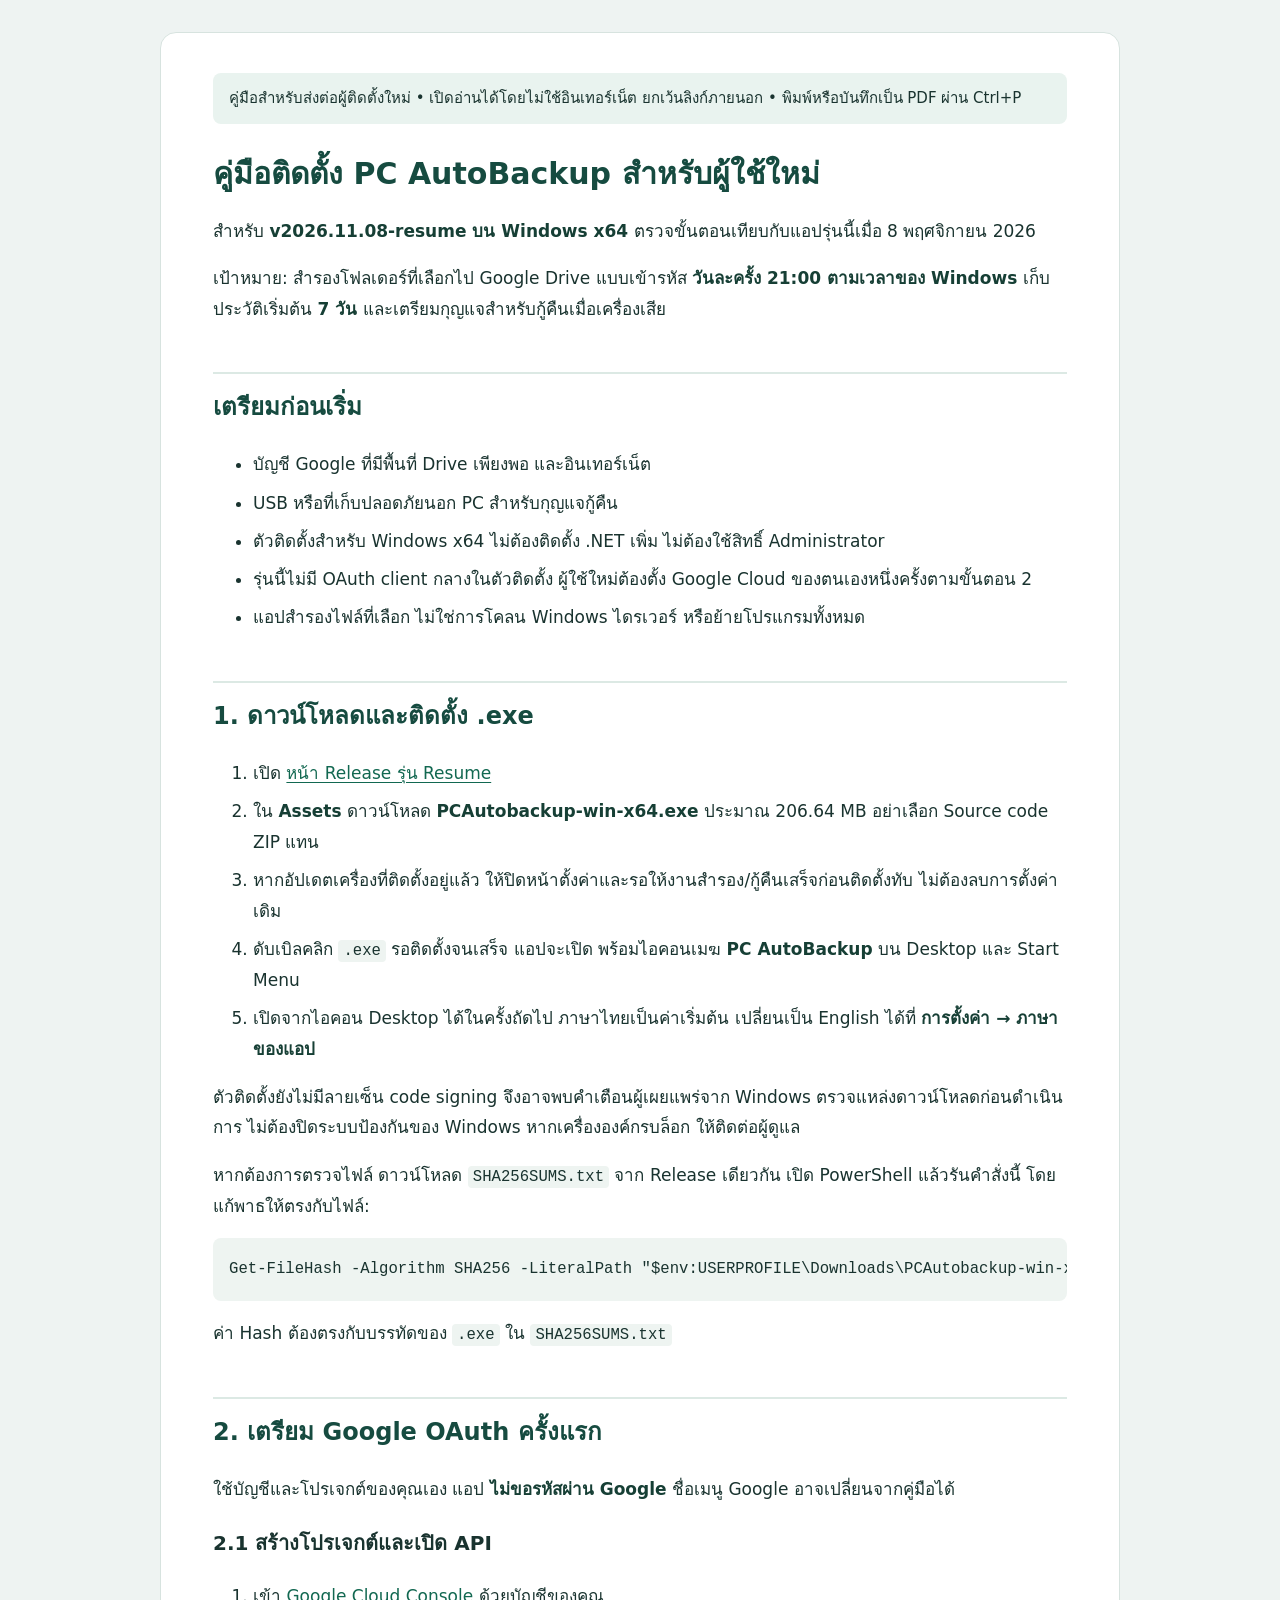
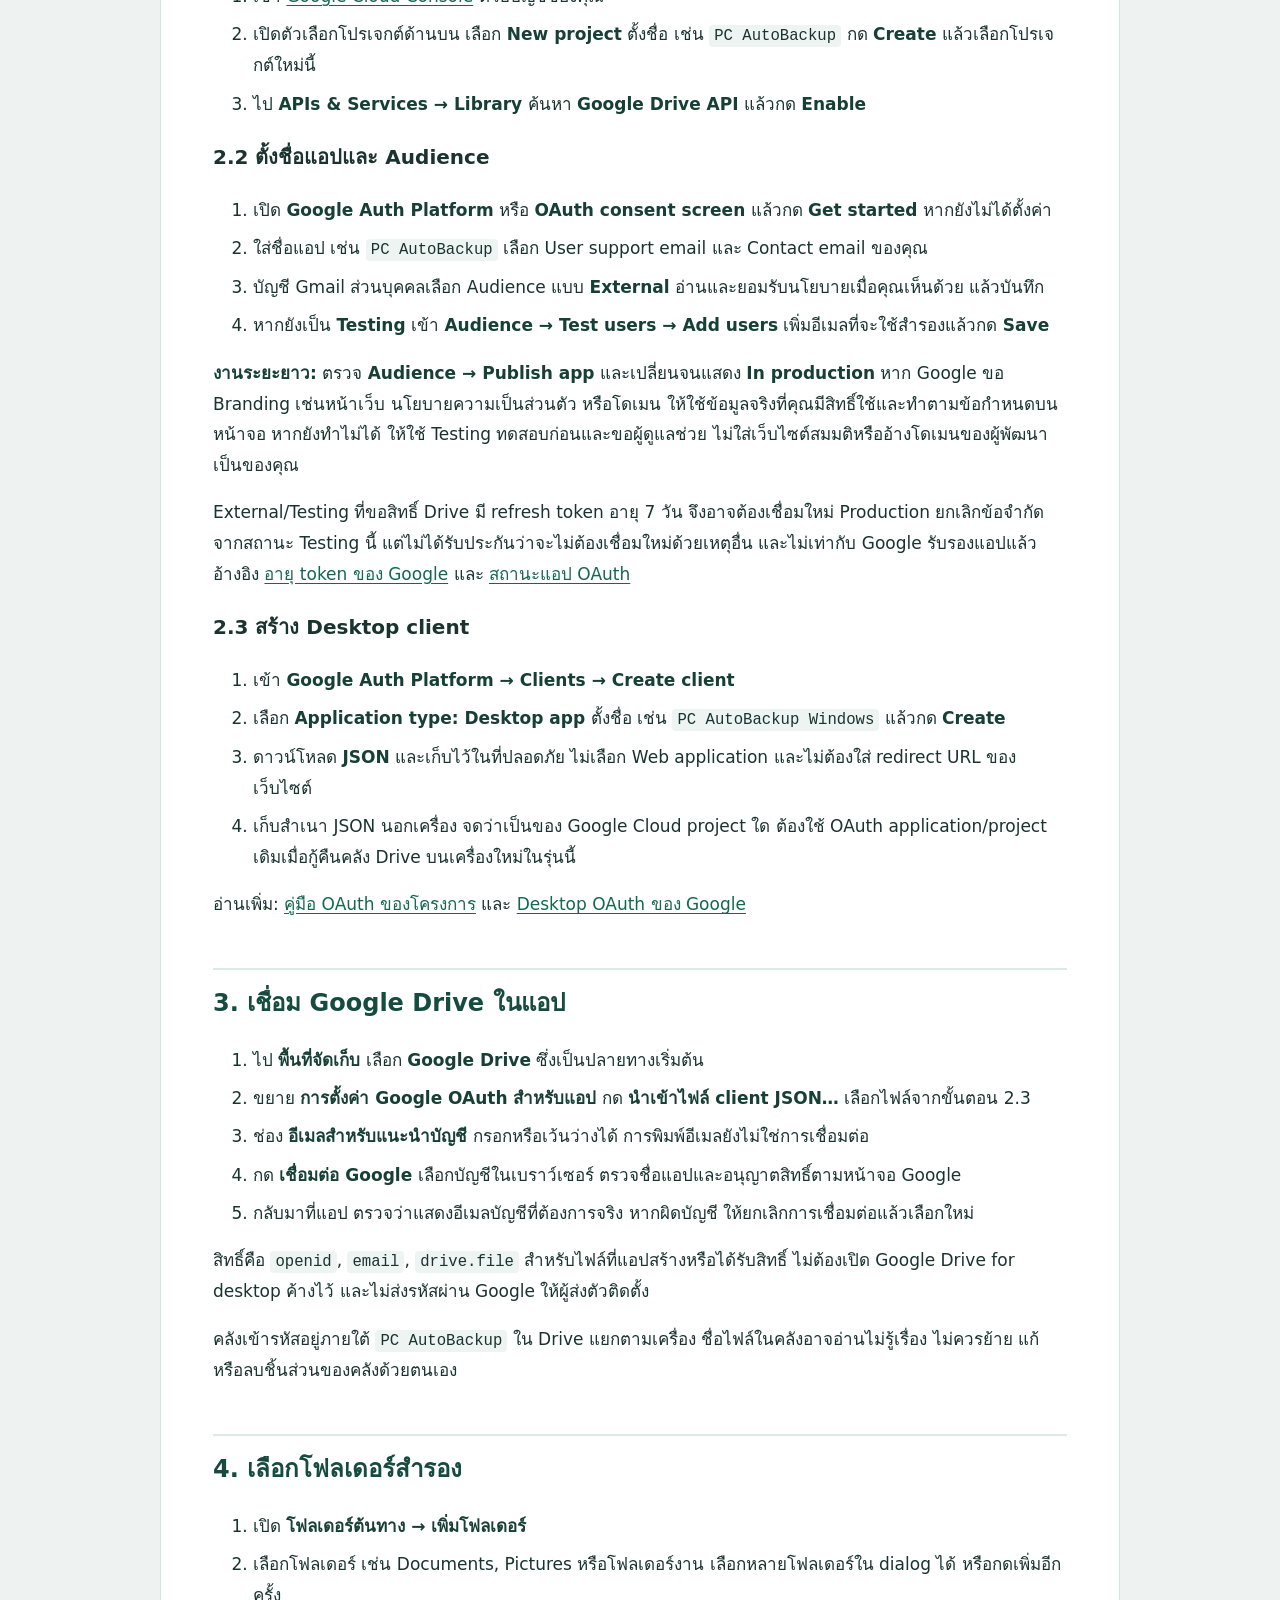
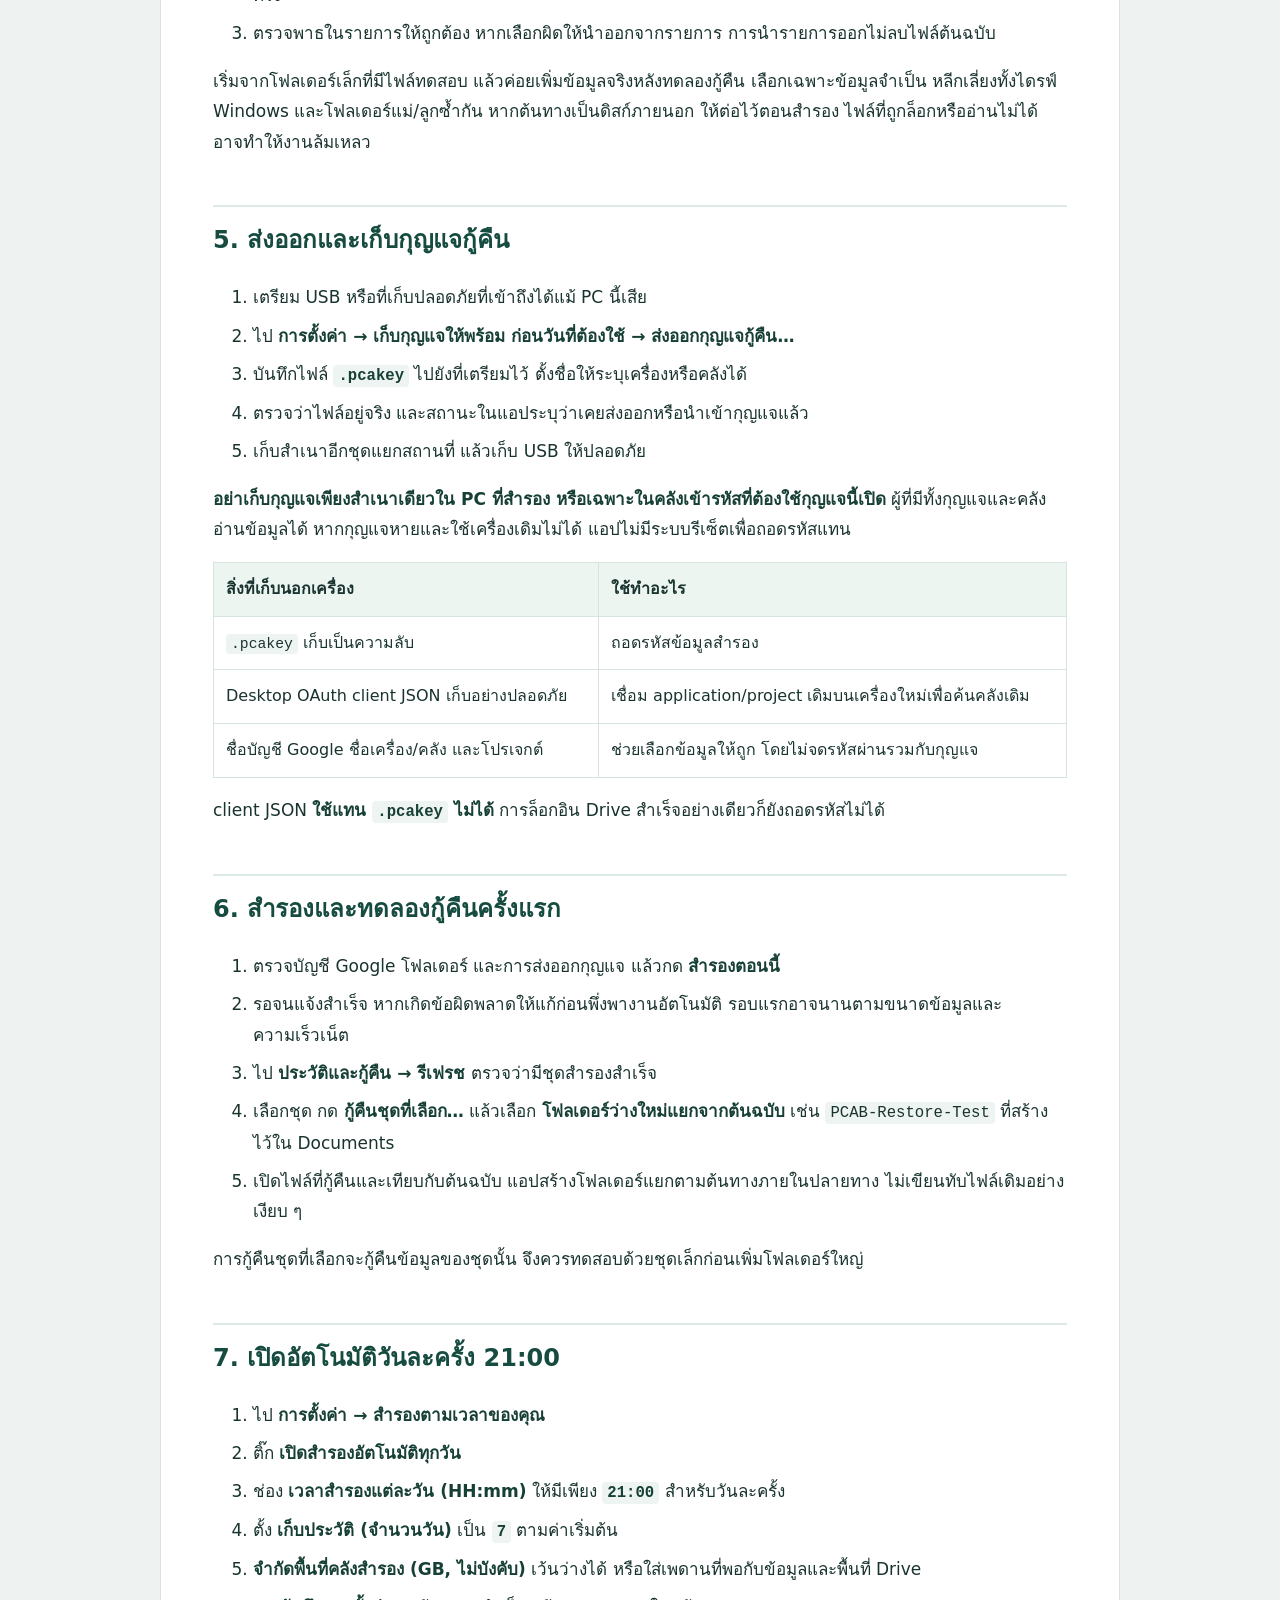
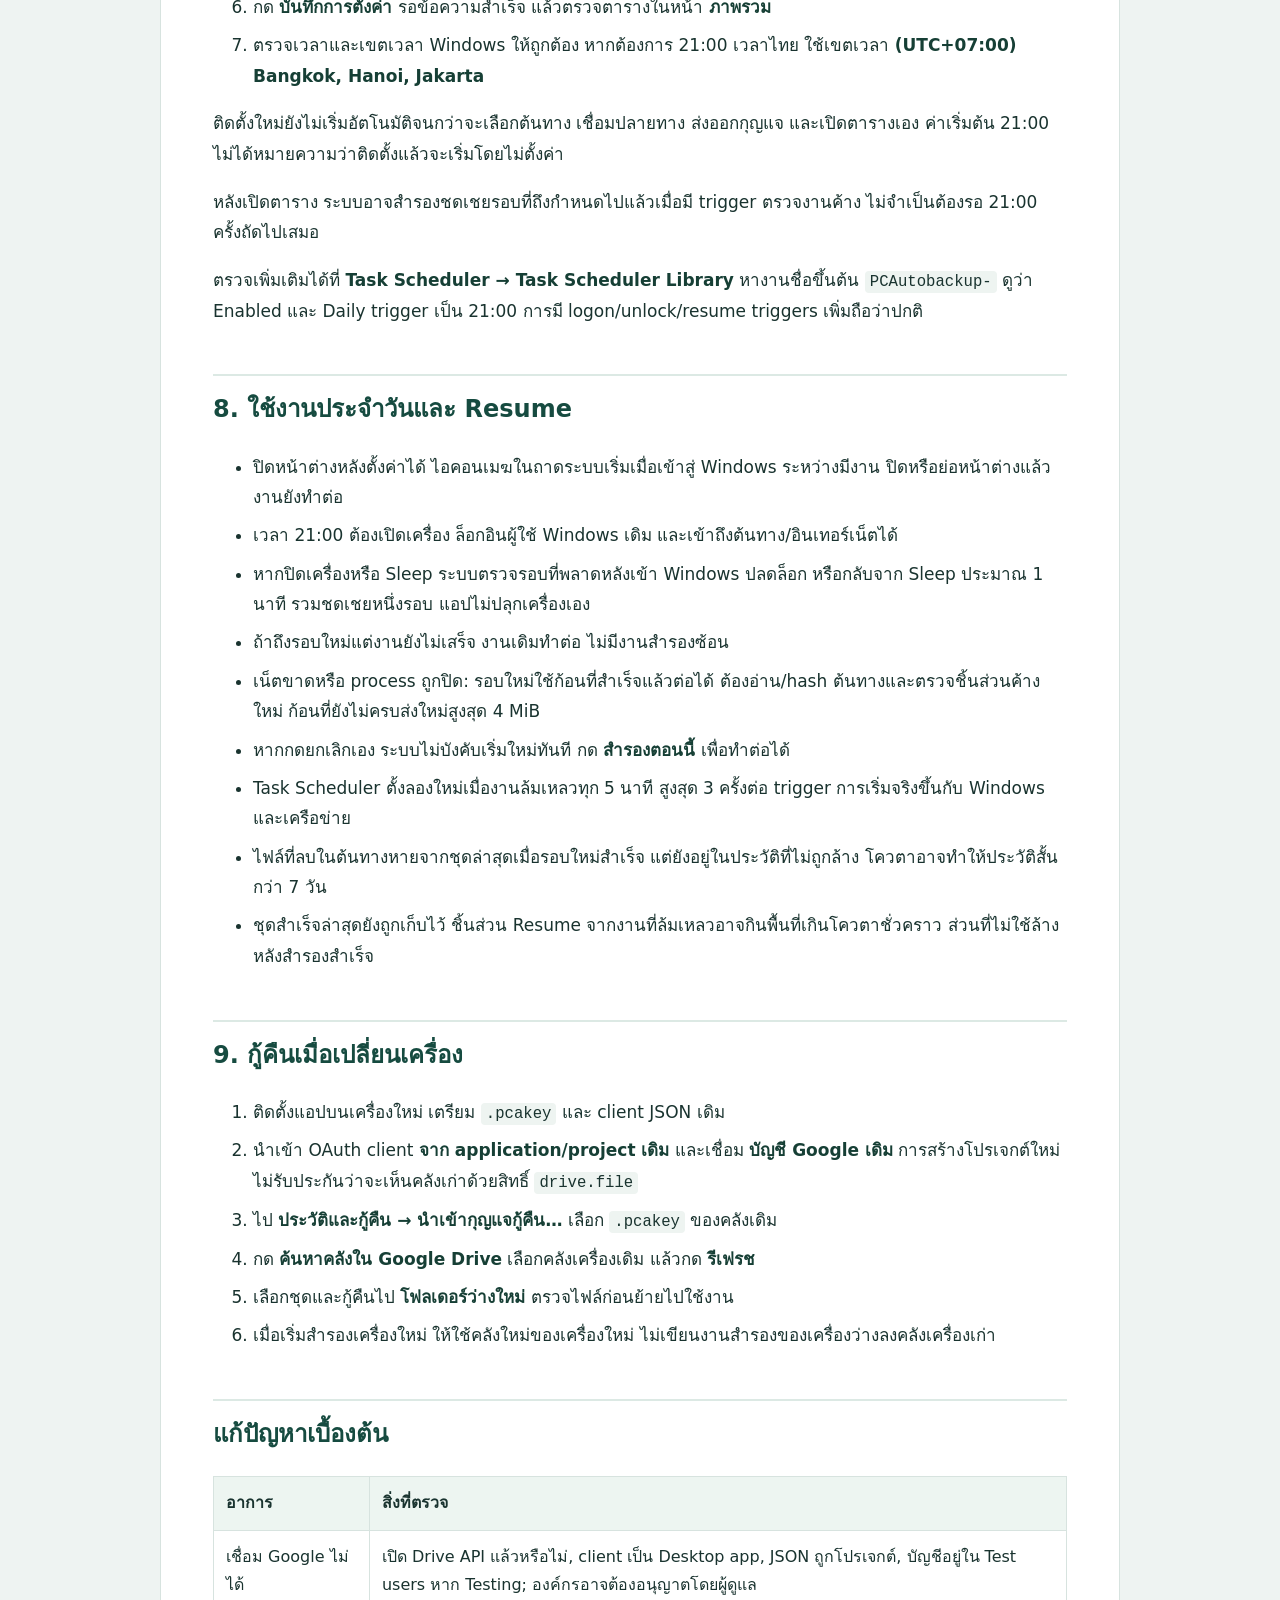
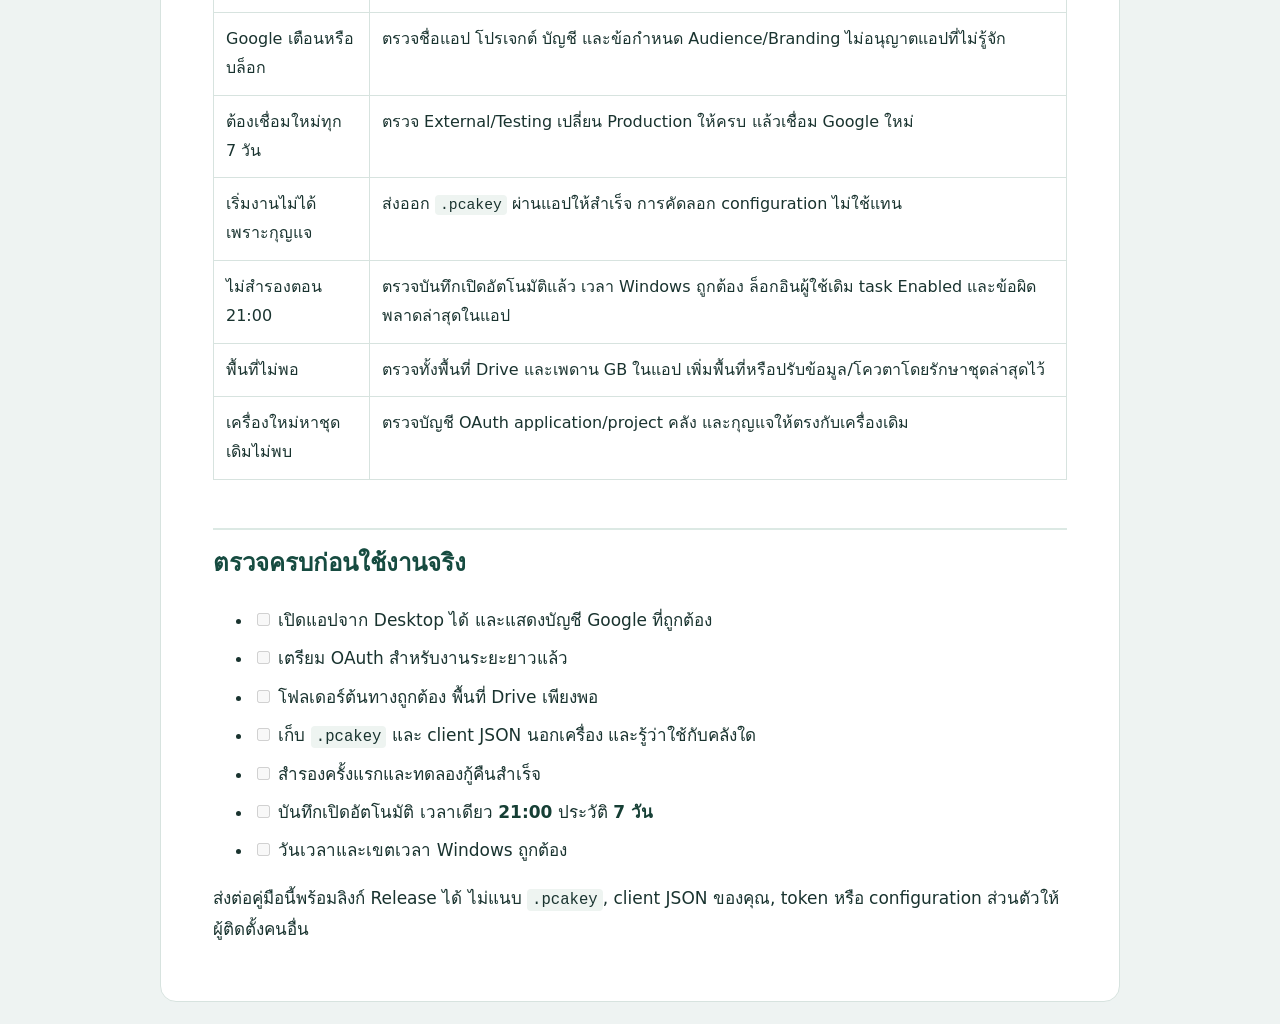
==== docs/installation-guide-th.html @ 7ef128ab "Add Thai installation and recovery-key guide for new users" ====
<!doctype html>
<html lang="th"><head><meta charset="utf-8"><meta name="viewport" content="width=device-width,initial-scale=1"><title>คู่มือติดตั้ง PC AutoBackup — สำรองทุกวัน 21:00</title>
<style>
:root{color-scheme:light}*{box-sizing:border-box}body{margin:0;background:#eef3f2;color:#19332f;font:17px/1.8 "Leelawadee UI",Tahoma,system-ui,sans-serif}main{max-width:960px;margin:32px auto;padding:40px 52px;background:white;border:1px solid #d7e3df;border-radius:16px}h1{font-size:30px;line-height:1.45;color:#164b40;margin-top:0}h2{margin-top:2em;padding-top:.5em;border-top:2px solid #dce9e4;font-size:24px;color:#164b40}h3{font-size:20px}a{color:#126851;text-underline-offset:3px;overflow-wrap:anywhere}p,li{overflow-wrap:anywhere}li{margin:.45em 0}strong{color:#163f35}code{font-size:.92em;background:#eef4f1;padding:2px 5px;border-radius:4px}pre{padding:16px;background:#eef4f1;overflow:auto;border-radius:8px}pre code{padding:0}table{width:100%;border-collapse:collapse;font-size:16px}th,td{padding:12px;border:1px solid #d7e3df;text-align:left;vertical-align:top}th{background:#edf5f1}input{accent-color:#126851}.banner{padding:12px 16px;margin-bottom:28px;background:#e9f3ef;border-radius:8px;font-size:15px}@media(max-width:640px){main{margin:0;padding:24px 18px;border-radius:0}h1{font-size:26px}h2{font-size:22px}table{font-size:14px}th,td{padding:7px}}@media print{body{background:white;color:black;font-size:11pt}main{max-width:none;margin:0;padding:0;border:0;border-radius:0}h2,h3{break-after:avoid}li,tr,pre{break-inside:avoid}a{color:#164b40}pre{white-space:pre-wrap}table{font-size:10pt}.banner{font-size:10pt} @page{size:A4;margin:18mm}}
</style></head><body><main><div class="banner">คู่มือสำหรับส่งต่อผู้ติดตั้งใหม่ • เปิดอ่านได้โดยไม่ใช้อินเทอร์เน็ต ยกเว้นลิงก์ภายนอก • พิมพ์หรือบันทึกเป็น PDF ผ่าน Ctrl+P</div>
<h1 id="pc-autobackup">คู่มือติดตั้ง PC AutoBackup สำหรับผู้ใช้ใหม่</h1>
<p>สำหรับ <strong>v2026.11.08-resume บน Windows x64</strong> ตรวจขั้นตอนเทียบกับแอปรุ่นนี้เมื่อ 8 พฤศจิกายน 2026</p>
<p>เป้าหมาย: สำรองโฟลเดอร์ที่เลือกไป Google Drive แบบเข้ารหัส <strong>วันละครั้ง 21:00 ตามเวลาของ Windows</strong> เก็บประวัติเริ่มต้น <strong>7 วัน</strong> และเตรียมกุญแจสำหรับกู้คืนเมื่อเครื่องเสีย</p>
<h2 id="section">เตรียมก่อนเริ่ม</h2>
<ul>
<li>บัญชี Google ที่มีพื้นที่ Drive เพียงพอ และอินเทอร์เน็ต</li>
<li>USB หรือที่เก็บปลอดภัยนอก PC สำหรับกุญแจกู้คืน</li>
<li>ตัวติดตั้งสำหรับ Windows x64 ไม่ต้องติดตั้ง .NET เพิ่ม ไม่ต้องใช้สิทธิ์ Administrator</li>
<li>รุ่นนี้ไม่มี OAuth client กลางในตัวติดตั้ง ผู้ใช้ใหม่ต้องตั้ง Google Cloud ของตนเองหนึ่งครั้งตามขั้นตอน 2</li>
<li>แอปสำรองไฟล์ที่เลือก ไม่ใช่การโคลน Windows ไดรเวอร์ หรือย้ายโปรแกรมทั้งหมด</li>
</ul>
<h2 id="exe">1. ดาวน์โหลดและติดตั้ง .exe</h2>
<ol>
<li>เปิด <a href="https://github.com/sanchatmd-dev/PCAutobackup/releases/tag/v2026.11.08-resume">หน้า Release รุ่น Resume</a></li>
<li>ใน <strong>Assets</strong> ดาวน์โหลด <strong>PCAutobackup-win-x64.exe</strong> ประมาณ 206.64 MB อย่าเลือก Source code ZIP แทน</li>
<li>หากอัปเดตเครื่องที่ติดตั้งอยู่แล้ว ให้ปิดหน้าตั้งค่าและรอให้งานสำรอง/กู้คืนเสร็จก่อนติดตั้งทับ ไม่ต้องลบการตั้งค่าเดิม</li>
<li>ดับเบิลคลิก <code>.exe</code> รอติดตั้งจนเสร็จ แอปจะเปิด พร้อมไอคอนเมฆ <strong>PC AutoBackup</strong> บน Desktop และ Start Menu</li>
<li>เปิดจากไอคอน Desktop ได้ในครั้งถัดไป ภาษาไทยเป็นค่าเริ่มต้น เปลี่ยนเป็น English ได้ที่ <strong>การตั้งค่า → ภาษาของแอป</strong></li>
</ol>
<p>ตัวติดตั้งยังไม่มีลายเซ็น code signing จึงอาจพบคำเตือนผู้เผยแพร่จาก Windows ตรวจแหล่งดาวน์โหลดก่อนดำเนินการ ไม่ต้องปิดระบบป้องกันของ Windows หากเครื่ององค์กรบล็อก ให้ติดต่อผู้ดูแล</p>
<p>หากต้องการตรวจไฟล์ ดาวน์โหลด <code>SHA256SUMS.txt</code> จาก Release เดียวกัน เปิด PowerShell แล้วรันคำสั่งนี้ โดยแก้พาธให้ตรงกับไฟล์:</p>
<pre><code class="language-powershell">Get-FileHash -Algorithm SHA256 -LiteralPath &quot;$env:USERPROFILE\Downloads\PCAutobackup-win-x64.exe&quot;
</code></pre>
<p>ค่า Hash ต้องตรงกับบรรทัดของ <code>.exe</code> ใน <code>SHA256SUMS.txt</code></p>
<h2 id="google-oauth">2. เตรียม Google OAuth ครั้งแรก</h2>
<p>ใช้บัญชีและโปรเจกต์ของคุณเอง แอป <strong>ไม่ขอรหัสผ่าน Google</strong> ชื่อเมนู Google อาจเปลี่ยนจากคู่มือได้</p>
<h3 id="api">2.1 สร้างโปรเจกต์และเปิด API</h3>
<ol>
<li>เข้า <a href="https://console.cloud.google.com/">Google Cloud Console</a> ด้วยบัญชีของคุณ</li>
<li>เปิดตัวเลือกโปรเจกต์ด้านบน เลือก <strong>New project</strong> ตั้งชื่อ เช่น <code>PC AutoBackup</code> กด <strong>Create</strong> แล้วเลือกโปรเจกต์ใหม่นี้</li>
<li>ไป <strong>APIs &amp; Services → Library</strong> ค้นหา <strong>Google Drive API</strong> แล้วกด <strong>Enable</strong></li>
</ol>
<h3 id="audience">2.2 ตั้งชื่อแอปและ Audience</h3>
<ol>
<li>เปิด <strong>Google Auth Platform</strong> หรือ <strong>OAuth consent screen</strong> แล้วกด <strong>Get started</strong> หากยังไม่ได้ตั้งค่า</li>
<li>ใส่ชื่อแอป เช่น <code>PC AutoBackup</code> เลือก User support email และ Contact email ของคุณ</li>
<li>บัญชี Gmail ส่วนบุคคลเลือก Audience แบบ <strong>External</strong> อ่านและยอมรับนโยบายเมื่อคุณเห็นด้วย แล้วบันทึก</li>
<li>หากยังเป็น <strong>Testing</strong> เข้า <strong>Audience → Test users → Add users</strong> เพิ่มอีเมลที่จะใช้สำรองแล้วกด <strong>Save</strong></li>
</ol>
<p><strong>งานระยะยาว:</strong> ตรวจ <strong>Audience → Publish app</strong> และเปลี่ยนจนแสดง <strong>In production</strong> หาก Google ขอ Branding เช่นหน้าเว็บ นโยบายความเป็นส่วนตัว หรือโดเมน ให้ใช้ข้อมูลจริงที่คุณมีสิทธิ์ใช้และทำตามข้อกำหนดบนหน้าจอ หากยังทำไม่ได้ ให้ใช้ Testing ทดสอบก่อนและขอผู้ดูแลช่วย ไม่ใส่เว็บไซต์สมมติหรืออ้างโดเมนของผู้พัฒนาเป็นของคุณ</p>
<p>External/Testing ที่ขอสิทธิ์ Drive มี refresh token อายุ 7 วัน จึงอาจต้องเชื่อมใหม่ Production ยกเลิกข้อจำกัดจากสถานะ Testing นี้ แต่ไม่ได้รับประกันว่าจะไม่ต้องเชื่อมใหม่ด้วยเหตุอื่น และไม่เท่ากับ Google รับรองแอปแล้ว อ้างอิง <a href="https://developers.google.com/identity/protocols/oauth2#expiration">อายุ token ของ Google</a> และ <a href="https://developers.google.com/identity/protocols/oauth2/production-readiness/overview">สถานะแอป OAuth</a></p>
<h3 id="desktop-client">2.3 สร้าง Desktop client</h3>
<ol>
<li>เข้า <strong>Google Auth Platform → Clients → Create client</strong></li>
<li>เลือก <strong>Application type: Desktop app</strong> ตั้งชื่อ เช่น <code>PC AutoBackup Windows</code> แล้วกด <strong>Create</strong></li>
<li>ดาวน์โหลด <strong>JSON</strong> และเก็บไว้ในที่ปลอดภัย ไม่เลือก Web application และไม่ต้องใส่ redirect URL ของเว็บไซต์</li>
<li>เก็บสำเนา JSON นอกเครื่อง จดว่าเป็นของ Google Cloud project ใด ต้องใช้ OAuth application/project เดิมเมื่อกู้คืนคลัง Drive บนเครื่องใหม่ในรุ่นนี้</li>
</ol>
<p>อ่านเพิ่ม: <a href="https://github.com/sanchatmd-dev/PCAutobackup/blob/main/docs/google-setup.md">คู่มือ OAuth ของโครงการ</a> และ <a href="https://developers.google.com/identity/protocols/oauth2/native-app">Desktop OAuth ของ Google</a></p>
<h2 id="google-drive">3. เชื่อม Google Drive ในแอป</h2>
<ol>
<li>ไป <strong>พื้นที่จัดเก็บ</strong> เลือก <strong>Google Drive</strong> ซึ่งเป็นปลายทางเริ่มต้น</li>
<li>ขยาย <strong>การตั้งค่า Google OAuth สำหรับแอป</strong> กด <strong>นำเข้าไฟล์ client JSON…</strong> เลือกไฟล์จากขั้นตอน 2.3</li>
<li>ช่อง <strong>อีเมลสำหรับแนะนำบัญชี</strong> กรอกหรือเว้นว่างได้ การพิมพ์อีเมลยังไม่ใช่การเชื่อมต่อ</li>
<li>กด <strong>เชื่อมต่อ Google</strong> เลือกบัญชีในเบราว์เซอร์ ตรวจชื่อแอปและอนุญาตสิทธิ์ตามหน้าจอ Google</li>
<li>กลับมาที่แอป ตรวจว่าแสดงอีเมลบัญชีที่ต้องการจริง หากผิดบัญชี ให้ยกเลิกการเชื่อมต่อแล้วเลือกใหม่</li>
</ol>
<p>สิทธิ์คือ <code>openid</code>, <code>email</code>, <code>drive.file</code> สำหรับไฟล์ที่แอปสร้างหรือได้รับสิทธิ์ ไม่ต้องเปิด Google Drive for desktop ค้างไว้ และไม่ส่งรหัสผ่าน Google ให้ผู้ส่งตัวติดตั้ง</p>
<p>คลังเข้ารหัสอยู่ภายใต้ <code>PC AutoBackup</code> ใน Drive แยกตามเครื่อง ชื่อไฟล์ในคลังอาจอ่านไม่รู้เรื่อง ไม่ควรย้าย แก้ หรือลบชิ้นส่วนของคลังด้วยตนเอง</p>
<h2 id="section-1">4. เลือกโฟลเดอร์สำรอง</h2>
<ol>
<li>เปิด <strong>โฟลเดอร์ต้นทาง → เพิ่มโฟลเดอร์</strong></li>
<li>เลือกโฟลเดอร์ เช่น Documents, Pictures หรือโฟลเดอร์งาน เลือกหลายโฟลเดอร์ใน dialog ได้ หรือกดเพิ่มอีกครั้ง</li>
<li>ตรวจพาธในรายการให้ถูกต้อง หากเลือกผิดให้นำออกจากรายการ การนำรายการออกไม่ลบไฟล์ต้นฉบับ</li>
</ol>
<p>เริ่มจากโฟลเดอร์เล็กที่มีไฟล์ทดสอบ แล้วค่อยเพิ่มข้อมูลจริงหลังทดลองกู้คืน เลือกเฉพาะข้อมูลจำเป็น หลีกเลี่ยงทั้งไดรฟ์ Windows และโฟลเดอร์แม่/ลูกซ้ำกัน หากต้นทางเป็นดิสก์ภายนอก ให้ต่อไว้ตอนสำรอง ไฟล์ที่ถูกล็อกหรืออ่านไม่ได้อาจทำให้งานล้มเหลว</p>
<h2 id="section-2">5. ส่งออกและเก็บกุญแจกู้คืน</h2>
<ol>
<li>เตรียม USB หรือที่เก็บปลอดภัยที่เข้าถึงได้แม้ PC นี้เสีย</li>
<li>ไป <strong>การตั้งค่า → เก็บกุญแจให้พร้อม ก่อนวันที่ต้องใช้ → ส่งออกกุญแจกู้คืน…</strong></li>
<li>บันทึกไฟล์ <strong><code>.pcakey</code></strong> ไปยังที่เตรียมไว้ ตั้งชื่อให้ระบุเครื่องหรือคลังได้</li>
<li>ตรวจว่าไฟล์อยู่จริง และสถานะในแอประบุว่าเคยส่งออกหรือนำเข้ากุญแจแล้ว</li>
<li>เก็บสำเนาอีกชุดแยกสถานที่ แล้วเก็บ USB ให้ปลอดภัย</li>
</ol>
<p><strong>อย่าเก็บกุญแจเพียงสำเนาเดียวใน PC ที่สำรอง หรือเฉพาะในคลังเข้ารหัสที่ต้องใช้กุญแจนี้เปิด</strong> ผู้ที่มีทั้งกุญแจและคลังอ่านข้อมูลได้ หากกุญแจหายและใช้เครื่องเดิมไม่ได้ แอปไม่มีระบบรีเซ็ตเพื่อถอดรหัสแทน</p>
<table>
<thead>
<tr>
<th>สิ่งที่เก็บนอกเครื่อง</th>
<th>ใช้ทำอะไร</th>
</tr>
</thead>
<tbody>
<tr>
<td><code>.pcakey</code> เก็บเป็นความลับ</td>
<td>ถอดรหัสข้อมูลสำรอง</td>
</tr>
<tr>
<td>Desktop OAuth client JSON เก็บอย่างปลอดภัย</td>
<td>เชื่อม application/project เดิมบนเครื่องใหม่เพื่อค้นคลังเดิม</td>
</tr>
<tr>
<td>ชื่อบัญชี Google ชื่อเครื่อง/คลัง และโปรเจกต์</td>
<td>ช่วยเลือกข้อมูลให้ถูก โดยไม่จดรหัสผ่านรวมกับกุญแจ</td>
</tr>
</tbody>
</table>
<p>client JSON <strong>ใช้แทน <code>.pcakey</code> ไม่ได้</strong> การล็อกอิน Drive สำเร็จอย่างเดียวก็ยังถอดรหัสไม่ได้</p>
<h2 id="section-3">6. สำรองและทดลองกู้คืนครั้งแรก</h2>
<ol>
<li>ตรวจบัญชี Google โฟลเดอร์ และการส่งออกกุญแจ แล้วกด <strong>สำรองตอนนี้</strong></li>
<li>รอจนแจ้งสำเร็จ หากเกิดข้อผิดพลาดให้แก้ก่อนพึ่งพางานอัตโนมัติ รอบแรกอาจนานตามขนาดข้อมูลและความเร็วเน็ต</li>
<li>ไป <strong>ประวัติและกู้คืน → รีเฟรช</strong> ตรวจว่ามีชุดสำรองสำเร็จ</li>
<li>เลือกชุด กด <strong>กู้คืนชุดที่เลือก…</strong> แล้วเลือก <strong>โฟลเดอร์ว่างใหม่แยกจากต้นฉบับ</strong> เช่น <code>PCAB-Restore-Test</code> ที่สร้างไว้ใน Documents</li>
<li>เปิดไฟล์ที่กู้คืนและเทียบกับต้นฉบับ แอปสร้างโฟลเดอร์แยกตามต้นทางภายในปลายทาง ไม่เขียนทับไฟล์เดิมอย่างเงียบ ๆ</li>
</ol>
<p>การกู้คืนชุดที่เลือกจะกู้คืนข้อมูลของชุดนั้น จึงควรทดสอบด้วยชุดเล็กก่อนเพิ่มโฟลเดอร์ใหญ่</p>
<h2 id="section-4">7. เปิดอัตโนมัติวันละครั้ง 21:00</h2>
<ol>
<li>ไป <strong>การตั้งค่า → สำรองตามเวลาของคุณ</strong></li>
<li>ติ๊ก <strong>เปิดสำรองอัตโนมัติทุกวัน</strong></li>
<li>ช่อง <strong>เวลาสำรองแต่ละวัน (HH:mm)</strong> ให้มีเพียง <strong><code>21:00</code></strong> สำหรับวันละครั้ง</li>
<li>ตั้ง <strong>เก็บประวัติ (จำนวนวัน)</strong> เป็น <strong><code>7</code></strong> ตามค่าเริ่มต้น</li>
<li><strong>จำกัดพื้นที่คลังสำรอง (GB, ไม่บังคับ)</strong> เว้นว่างได้ หรือใส่เพดานที่พอกับข้อมูลและพื้นที่ Drive</li>
<li>กด <strong>บันทึกการตั้งค่า</strong> รอข้อความสำเร็จ แล้วตรวจตารางในหน้า <strong>ภาพรวม</strong></li>
<li>ตรวจเวลาและเขตเวลา Windows ให้ถูกต้อง หากต้องการ 21:00 เวลาไทย ใช้เขตเวลา <strong>(UTC+07:00) Bangkok, Hanoi, Jakarta</strong></li>
</ol>
<p>ติดตั้งใหม่ยังไม่เริ่มอัตโนมัติจนกว่าจะเลือกต้นทาง เชื่อมปลายทาง ส่งออกกุญแจ และเปิดตารางเอง ค่าเริ่มต้น 21:00 ไม่ได้หมายความว่าติดตั้งแล้วจะเริ่มโดยไม่ตั้งค่า</p>
<p>หลังเปิดตาราง ระบบอาจสำรองชดเชยรอบที่ถึงกำหนดไปแล้วเมื่อมี trigger ตรวจงานค้าง ไม่จำเป็นต้องรอ 21:00 ครั้งถัดไปเสมอ</p>
<p>ตรวจเพิ่มเติมได้ที่ <strong>Task Scheduler → Task Scheduler Library</strong> หางานชื่อขึ้นต้น <code>PCAutobackup-</code> ดูว่า Enabled และ Daily trigger เป็น 21:00 การมี logon/unlock/resume triggers เพิ่มถือว่าปกติ</p>
<h2 id="resume">8. ใช้งานประจำวันและ Resume</h2>
<ul>
<li>ปิดหน้าต่างหลังตั้งค่าได้ ไอคอนเมฆในถาดระบบเริ่มเมื่อเข้าสู่ Windows ระหว่างมีงาน ปิดหรือย่อหน้าต่างแล้วงานยังทำต่อ</li>
<li>เวลา 21:00 ต้องเปิดเครื่อง ล็อกอินผู้ใช้ Windows เดิม และเข้าถึงต้นทาง/อินเทอร์เน็ตได้</li>
<li>หากปิดเครื่องหรือ Sleep ระบบตรวจรอบที่พลาดหลังเข้า Windows ปลดล็อก หรือกลับจาก Sleep ประมาณ 1 นาที รวมชดเชยหนึ่งรอบ แอปไม่ปลุกเครื่องเอง</li>
<li>ถ้าถึงรอบใหม่แต่งานยังไม่เสร็จ งานเดิมทำต่อ ไม่มีงานสำรองซ้อน</li>
<li>เน็ตขาดหรือ process ถูกปิด: รอบใหม่ใช้ก้อนที่สำเร็จแล้วต่อได้ ต้องอ่าน/hash ต้นทางและตรวจชิ้นส่วนค้างใหม่ ก้อนที่ยังไม่ครบส่งใหม่สูงสุด 4 MiB</li>
<li>หากกดยกเลิกเอง ระบบไม่บังคับเริ่มใหม่ทันที กด <strong>สำรองตอนนี้</strong> เพื่อทำต่อได้</li>
<li>Task Scheduler ตั้งลองใหม่เมื่องานล้มเหลวทุก 5 นาที สูงสุด 3 ครั้งต่อ trigger การเริ่มจริงขึ้นกับ Windows และเครือข่าย</li>
<li>ไฟล์ที่ลบในต้นทางหายจากชุดล่าสุดเมื่อรอบใหม่สำเร็จ แต่ยังอยู่ในประวัติที่ไม่ถูกล้าง โควตาอาจทำให้ประวัติสั้นกว่า 7 วัน</li>
<li>ชุดสำเร็จล่าสุดยังถูกเก็บไว้ ชิ้นส่วน Resume จากงานที่ล้มเหลวอาจกินพื้นที่เกินโควตาชั่วคราว ส่วนที่ไม่ใช้ล้างหลังสำรองสำเร็จ</li>
</ul>
<h2 id="section-5">9. กู้คืนเมื่อเปลี่ยนเครื่อง</h2>
<ol>
<li>ติดตั้งแอปบนเครื่องใหม่ เตรียม <code>.pcakey</code> และ client JSON เดิม</li>
<li>นำเข้า OAuth client <strong>จาก application/project เดิม</strong> และเชื่อม <strong>บัญชี Google เดิม</strong> การสร้างโปรเจกต์ใหม่ไม่รับประกันว่าจะเห็นคลังเก่าด้วยสิทธิ์ <code>drive.file</code></li>
<li>ไป <strong>ประวัติและกู้คืน → นำเข้ากุญแจกู้คืน…</strong> เลือก <code>.pcakey</code> ของคลังเดิม</li>
<li>กด <strong>ค้นหาคลังใน Google Drive</strong> เลือกคลังเครื่องเดิม แล้วกด <strong>รีเฟรช</strong></li>
<li>เลือกชุดและกู้คืนไป <strong>โฟลเดอร์ว่างใหม่</strong> ตรวจไฟล์ก่อนย้ายไปใช้งาน</li>
<li>เมื่อเริ่มสำรองเครื่องใหม่ ให้ใช้คลังใหม่ของเครื่องใหม่ ไม่เขียนงานสำรองของเครื่องว่างลงคลังเครื่องเก่า</li>
</ol>
<h2 id="section-6">แก้ปัญหาเบื้องต้น</h2>
<table>
<thead>
<tr>
<th>อาการ</th>
<th>สิ่งที่ตรวจ</th>
</tr>
</thead>
<tbody>
<tr>
<td>เชื่อม Google ไม่ได้</td>
<td>เปิด Drive API แล้วหรือไม่, client เป็น Desktop app, JSON ถูกโปรเจกต์, บัญชีอยู่ใน Test users หาก Testing; องค์กรอาจต้องอนุญาตโดยผู้ดูแล</td>
</tr>
<tr>
<td>Google เตือนหรือบล็อก</td>
<td>ตรวจชื่อแอป โปรเจกต์ บัญชี และข้อกำหนด Audience/Branding ไม่อนุญาตแอปที่ไม่รู้จัก</td>
</tr>
<tr>
<td>ต้องเชื่อมใหม่ทุก 7 วัน</td>
<td>ตรวจ External/Testing เปลี่ยน Production ให้ครบ แล้วเชื่อม Google ใหม่</td>
</tr>
<tr>
<td>เริ่มงานไม่ได้เพราะกุญแจ</td>
<td>ส่งออก <code>.pcakey</code> ผ่านแอปให้สำเร็จ การคัดลอก configuration ไม่ใช้แทน</td>
</tr>
<tr>
<td>ไม่สำรองตอน 21:00</td>
<td>ตรวจบันทึกเปิดอัตโนมัติแล้ว เวลา Windows ถูกต้อง ล็อกอินผู้ใช้เดิม task Enabled และข้อผิดพลาดล่าสุดในแอป</td>
</tr>
<tr>
<td>พื้นที่ไม่พอ</td>
<td>ตรวจทั้งพื้นที่ Drive และเพดาน GB ในแอป เพิ่มพื้นที่หรือปรับข้อมูล/โควตาโดยรักษาชุดล่าสุดไว้</td>
</tr>
<tr>
<td>เครื่องใหม่หาชุดเดิมไม่พบ</td>
<td>ตรวจบัญชี OAuth application/project คลัง และกุญแจให้ตรงกับเครื่องเดิม</td>
</tr>
</tbody>
</table>
<h2 id="section-7">ตรวจครบก่อนใช้งานจริง</h2>
<ul class="contains-task-list">
<li class="task-list-item"><input disabled="disabled" type="checkbox" /> เปิดแอปจาก Desktop ได้ และแสดงบัญชี Google ที่ถูกต้อง</li>
<li class="task-list-item"><input disabled="disabled" type="checkbox" /> เตรียม OAuth สำหรับงานระยะยาวแล้ว</li>
<li class="task-list-item"><input disabled="disabled" type="checkbox" /> โฟลเดอร์ต้นทางถูกต้อง พื้นที่ Drive เพียงพอ</li>
<li class="task-list-item"><input disabled="disabled" type="checkbox" /> เก็บ <code>.pcakey</code> และ client JSON นอกเครื่อง และรู้ว่าใช้กับคลังใด</li>
<li class="task-list-item"><input disabled="disabled" type="checkbox" /> สำรองครั้งแรกและทดลองกู้คืนสำเร็จ</li>
<li class="task-list-item"><input disabled="disabled" type="checkbox" /> บันทึกเปิดอัตโนมัติ เวลาเดียว <strong>21:00</strong> ประวัติ <strong>7 วัน</strong></li>
<li class="task-list-item"><input disabled="disabled" type="checkbox" /> วันเวลาและเขตเวลา Windows ถูกต้อง</li>
</ul>
<p>ส่งต่อคู่มือนี้พร้อมลิงก์ Release ได้ ไม่แนบ <code>.pcakey</code>, client JSON ของคุณ, token หรือ configuration ส่วนตัวให้ผู้ติดตั้งคนอื่น</p>

</main></body></html>
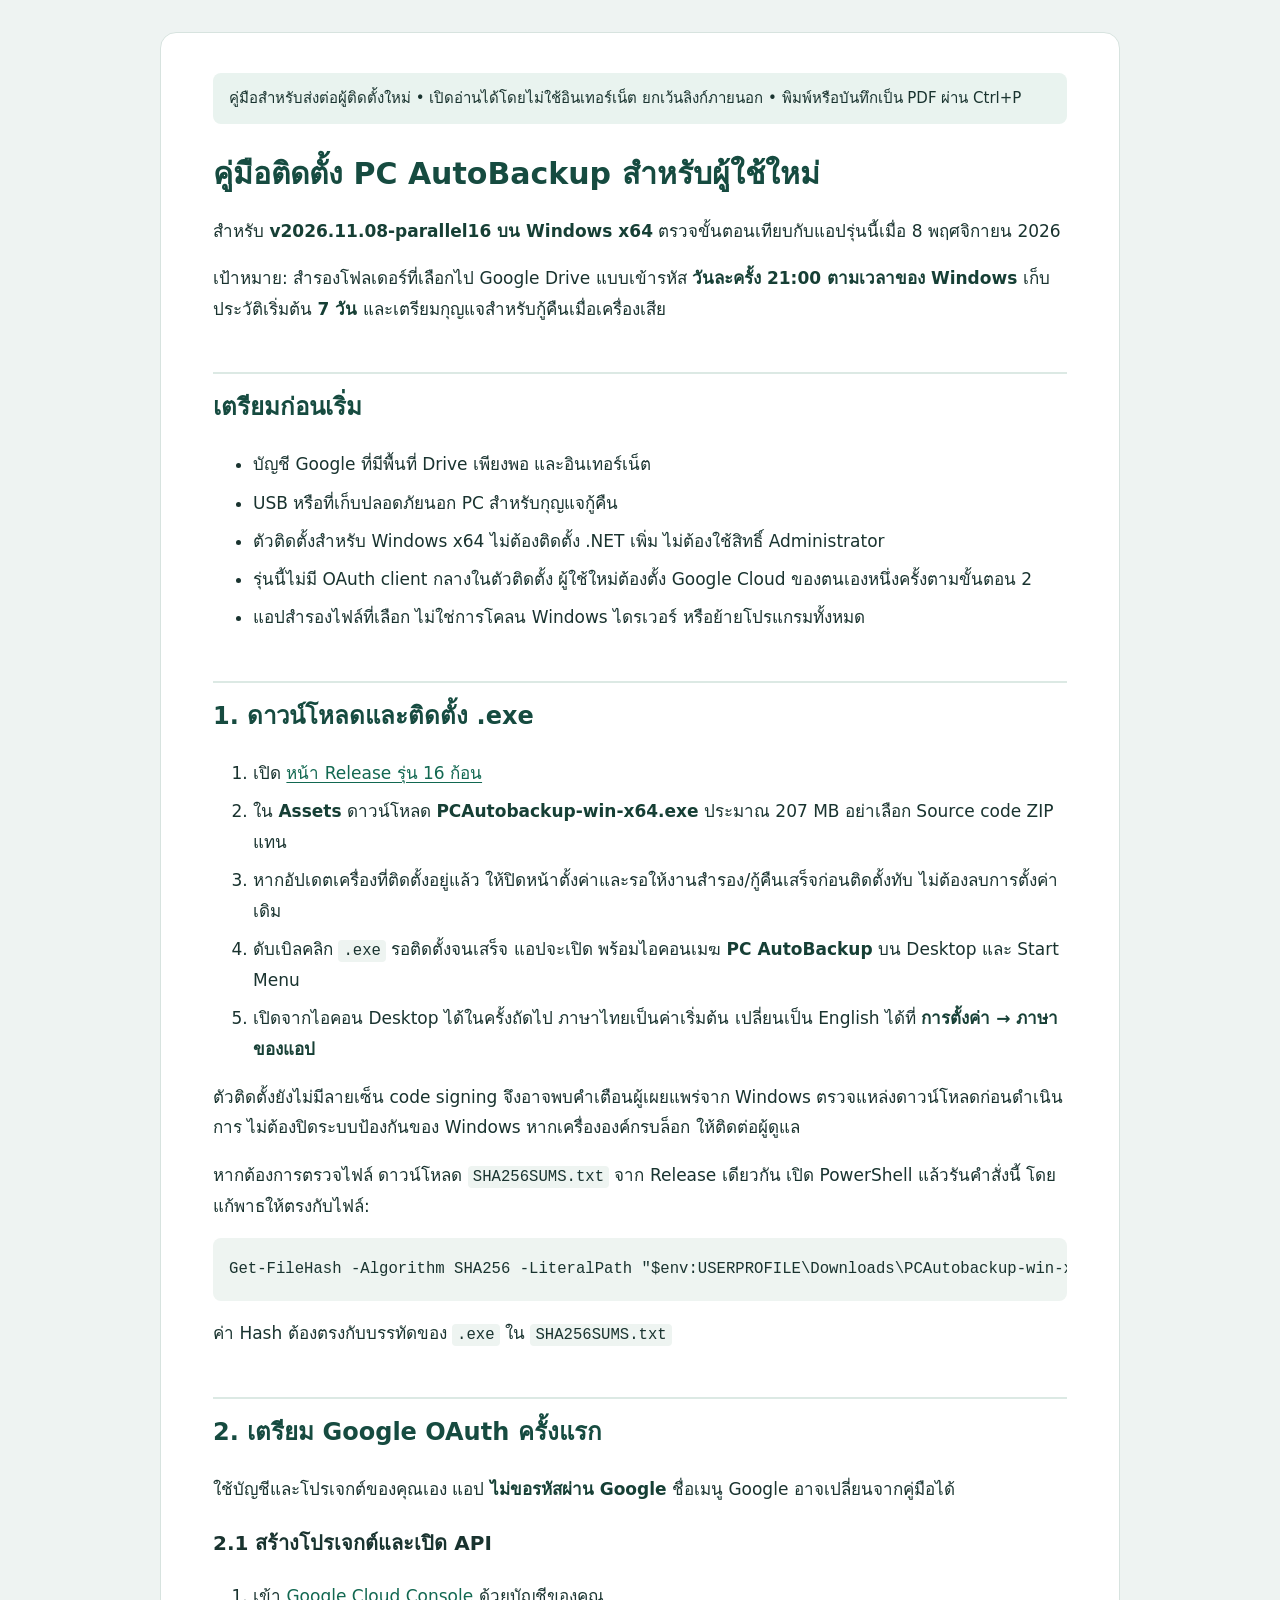
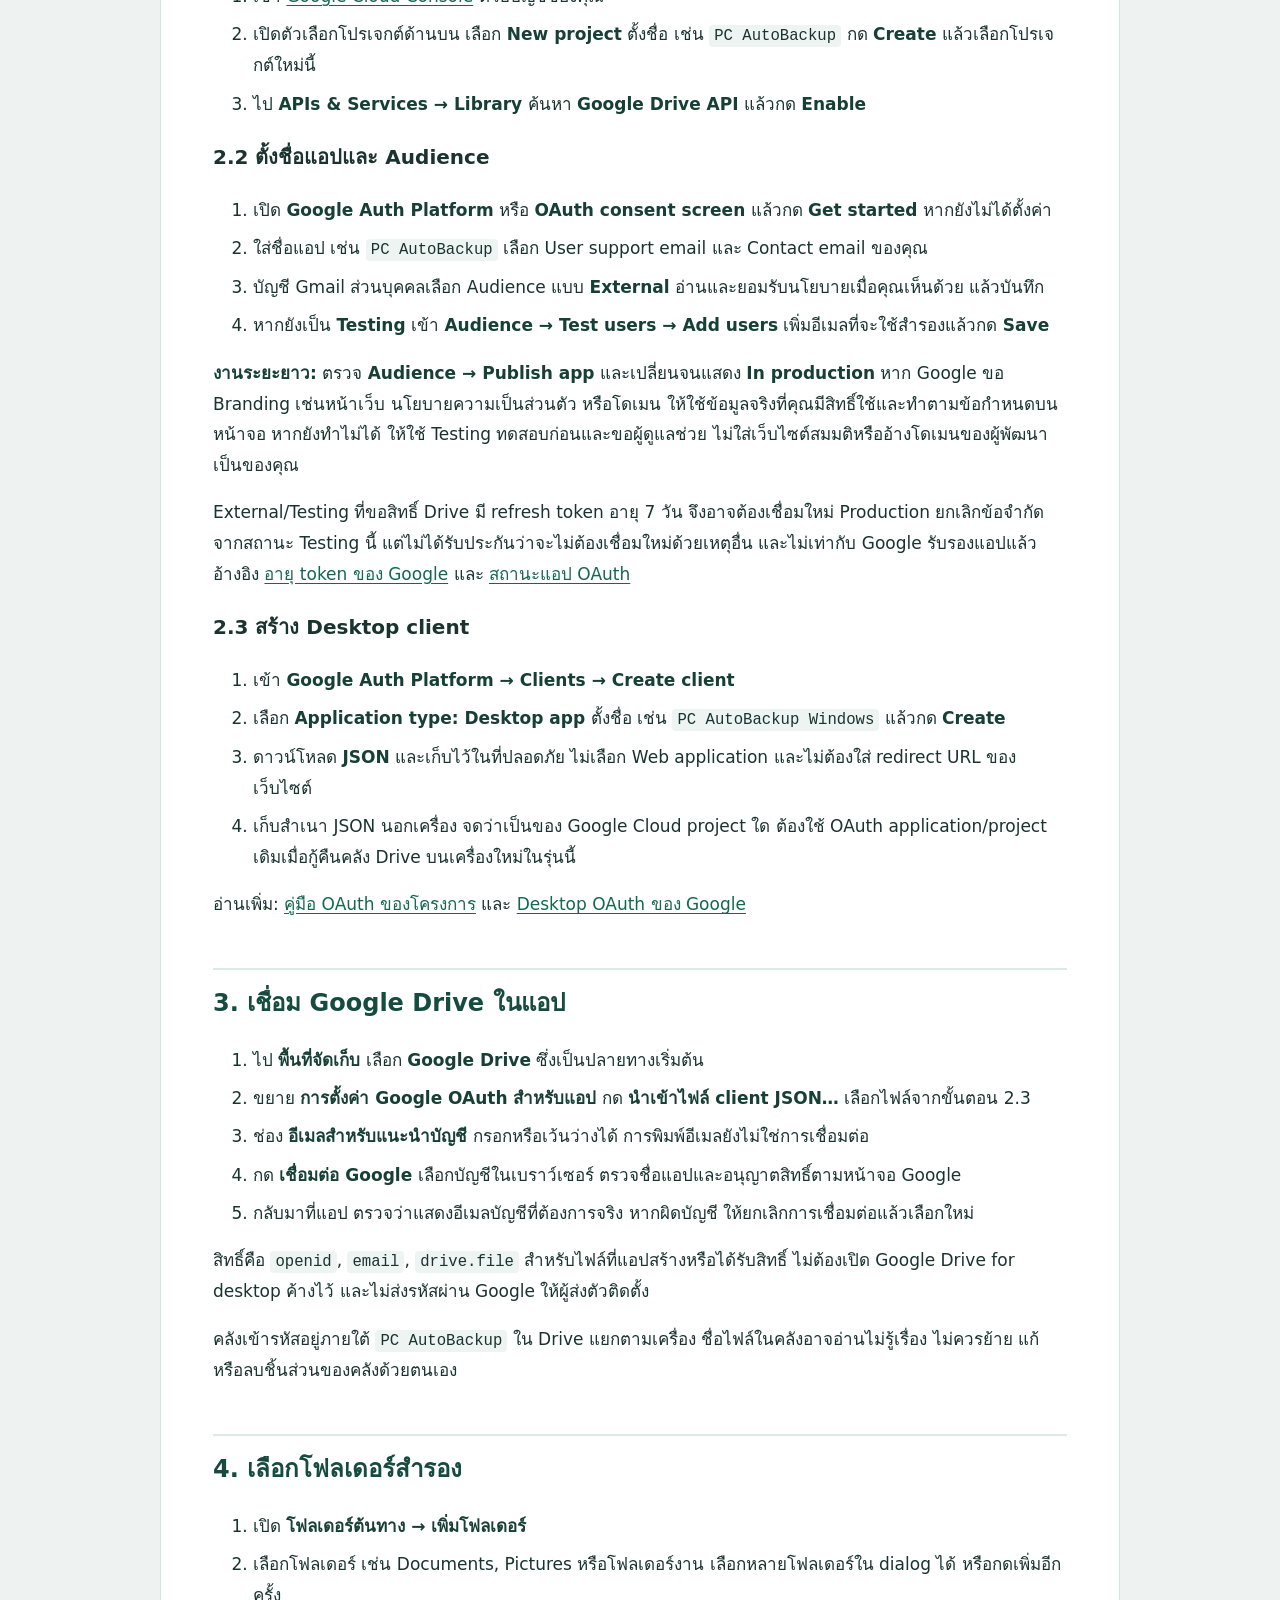
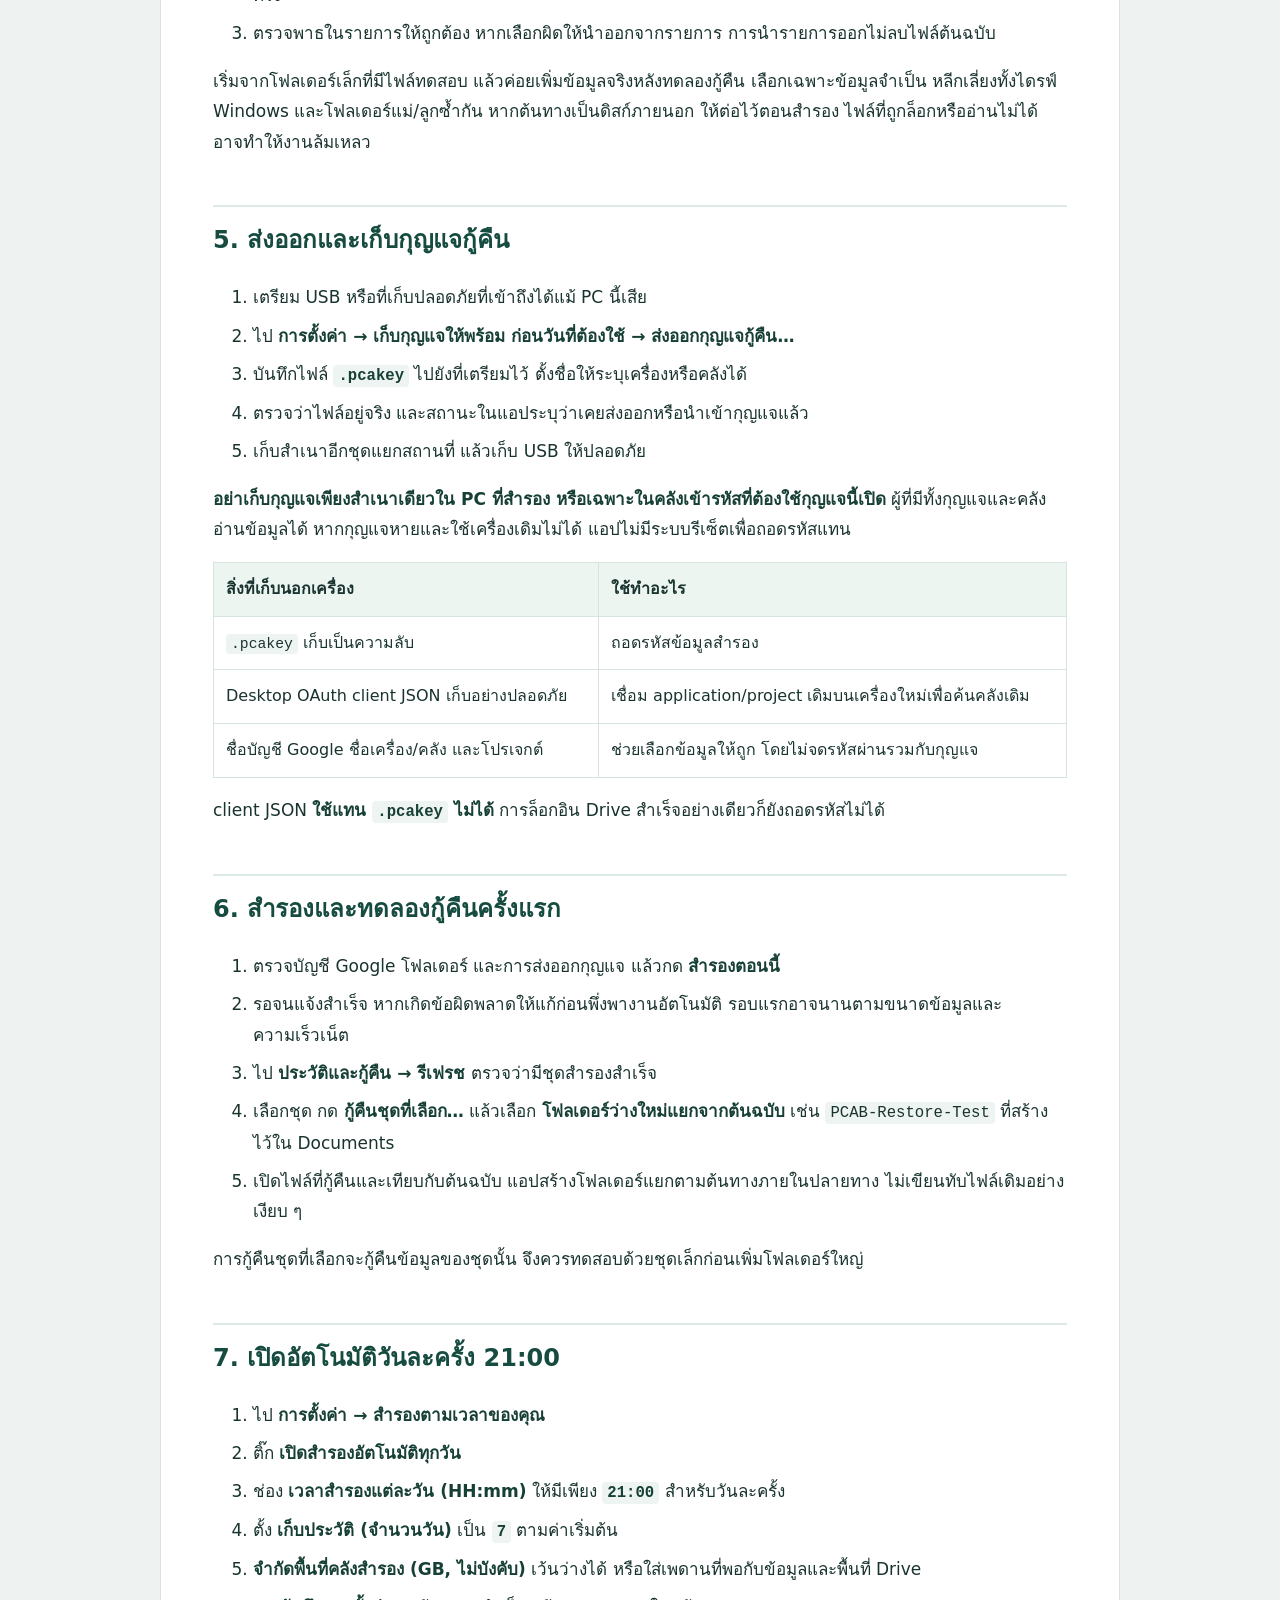
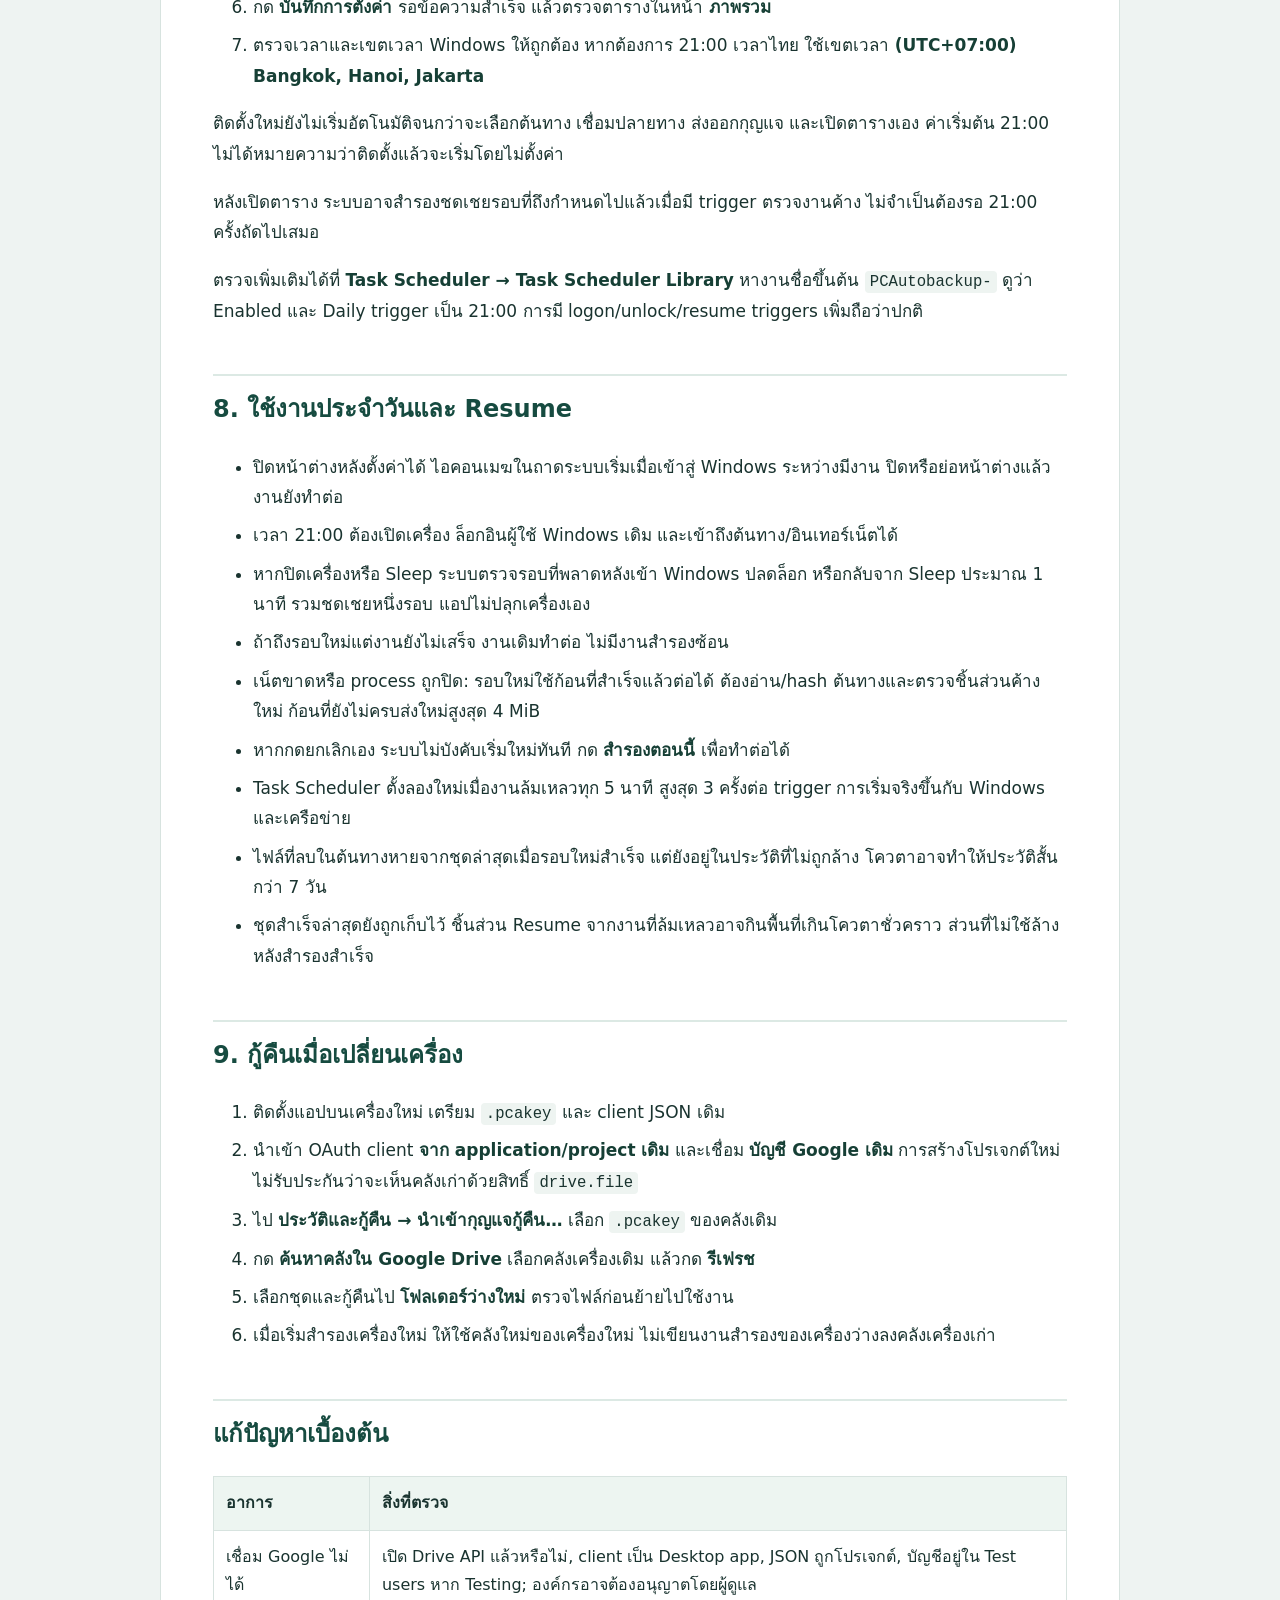
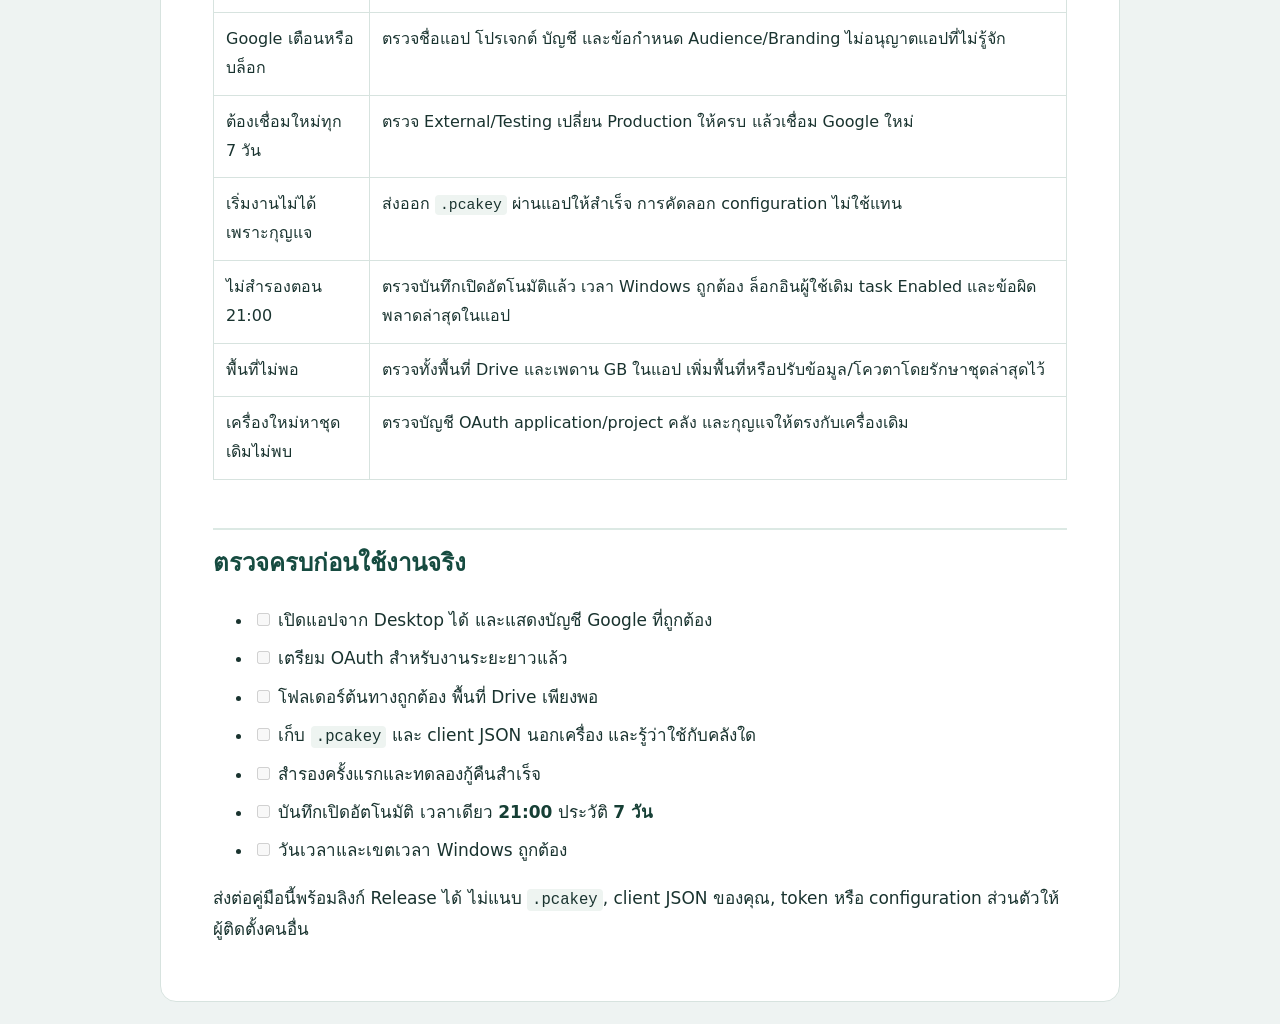
==== commit 8ac5f188: "Enable sixteen-chunk production backup and restore" ====
--- a/docs/installation-guide-th.html
+++ b/docs/installation-guide-th.html
@@ -4,7 +4,7 @@
 :root{color-scheme:light}*{box-sizing:border-box}body{margin:0;background:#eef3f2;color:#19332f;font:17px/1.8 "Leelawadee UI",Tahoma,system-ui,sans-serif}main{max-width:960px;margin:32px auto;padding:40px 52px;background:white;border:1px solid #d7e3df;border-radius:16px}h1{font-size:30px;line-height:1.45;color:#164b40;margin-top:0}h2{margin-top:2em;padding-top:.5em;border-top:2px solid #dce9e4;font-size:24px;color:#164b40}h3{font-size:20px}a{color:#126851;text-underline-offset:3px;overflow-wrap:anywhere}p,li{overflow-wrap:anywhere}li{margin:.45em 0}strong{color:#163f35}code{font-size:.92em;background:#eef4f1;padding:2px 5px;border-radius:4px}pre{padding:16px;background:#eef4f1;overflow:auto;border-radius:8px}pre code{padding:0}table{width:100%;border-collapse:collapse;font-size:16px}th,td{padding:12px;border:1px solid #d7e3df;text-align:left;vertical-align:top}th{background:#edf5f1}input{accent-color:#126851}.banner{padding:12px 16px;margin-bottom:28px;background:#e9f3ef;border-radius:8px;font-size:15px}@media(max-width:640px){main{margin:0;padding:24px 18px;border-radius:0}h1{font-size:26px}h2{font-size:22px}table{font-size:14px}th,td{padding:7px}}@media print{body{background:white;color:black;font-size:11pt}main{max-width:none;margin:0;padding:0;border:0;border-radius:0}h2,h3{break-after:avoid}li,tr,pre{break-inside:avoid}a{color:#164b40}pre{white-space:pre-wrap}table{font-size:10pt}.banner{font-size:10pt} @page{size:A4;margin:18mm}}
 </style></head><body><main><div class="banner">คู่มือสำหรับส่งต่อผู้ติดตั้งใหม่ • เปิดอ่านได้โดยไม่ใช้อินเทอร์เน็ต ยกเว้นลิงก์ภายนอก • พิมพ์หรือบันทึกเป็น PDF ผ่าน Ctrl+P</div>
 <h1 id="pc-autobackup">คู่มือติดตั้ง PC AutoBackup สำหรับผู้ใช้ใหม่</h1>
-<p>สำหรับ <strong>v2026.11.08-resume บน Windows x64</strong> ตรวจขั้นตอนเทียบกับแอปรุ่นนี้เมื่อ 8 พฤศจิกายน 2026</p>
+<p>สำหรับ <strong>v2026.11.08-parallel16 บน Windows x64</strong> ตรวจขั้นตอนเทียบกับแอปรุ่นนี้เมื่อ 8 พฤศจิกายน 2026</p>
 <p>เป้าหมาย: สำรองโฟลเดอร์ที่เลือกไป Google Drive แบบเข้ารหัส <strong>วันละครั้ง 21:00 ตามเวลาของ Windows</strong> เก็บประวัติเริ่มต้น <strong>7 วัน</strong> และเตรียมกุญแจสำหรับกู้คืนเมื่อเครื่องเสีย</p>
 <h2 id="section">เตรียมก่อนเริ่ม</h2>
 <ul>
@@ -16,8 +16,8 @@
 </ul>
 <h2 id="exe">1. ดาวน์โหลดและติดตั้ง .exe</h2>
 <ol>
-<li>เปิด <a href="https://github.com/sanchatmd-dev/PCAutobackup/releases/tag/v2026.11.08-resume">หน้า Release รุ่น Resume</a></li>
-<li>ใน <strong>Assets</strong> ดาวน์โหลด <strong>PCAutobackup-win-x64.exe</strong> ประมาณ 206.64 MB อย่าเลือก Source code ZIP แทน</li>
+<li>เปิด <a href="https://github.com/sanchatmd-dev/PCAutobackup/releases/tag/v2026.11.08-parallel16">หน้า Release รุ่น 16 ก้อน</a></li>
+<li>ใน <strong>Assets</strong> ดาวน์โหลด <strong>PCAutobackup-win-x64.exe</strong> ประมาณ 207 MB อย่าเลือก Source code ZIP แทน</li>
 <li>หากอัปเดตเครื่องที่ติดตั้งอยู่แล้ว ให้ปิดหน้าตั้งค่าและรอให้งานสำรอง/กู้คืนเสร็จก่อนติดตั้งทับ ไม่ต้องลบการตั้งค่าเดิม</li>
 <li>ดับเบิลคลิก <code>.exe</code> รอติดตั้งจนเสร็จ แอปจะเปิด พร้อมไอคอนเมฆ <strong>PC AutoBackup</strong> บน Desktop และ Start Menu</li>
 <li>เปิดจากไอคอน Desktop ได้ในครั้งถัดไป ภาษาไทยเป็นค่าเริ่มต้น เปลี่ยนเป็น English ได้ที่ <strong>การตั้งค่า → ภาษาของแอป</strong></li>
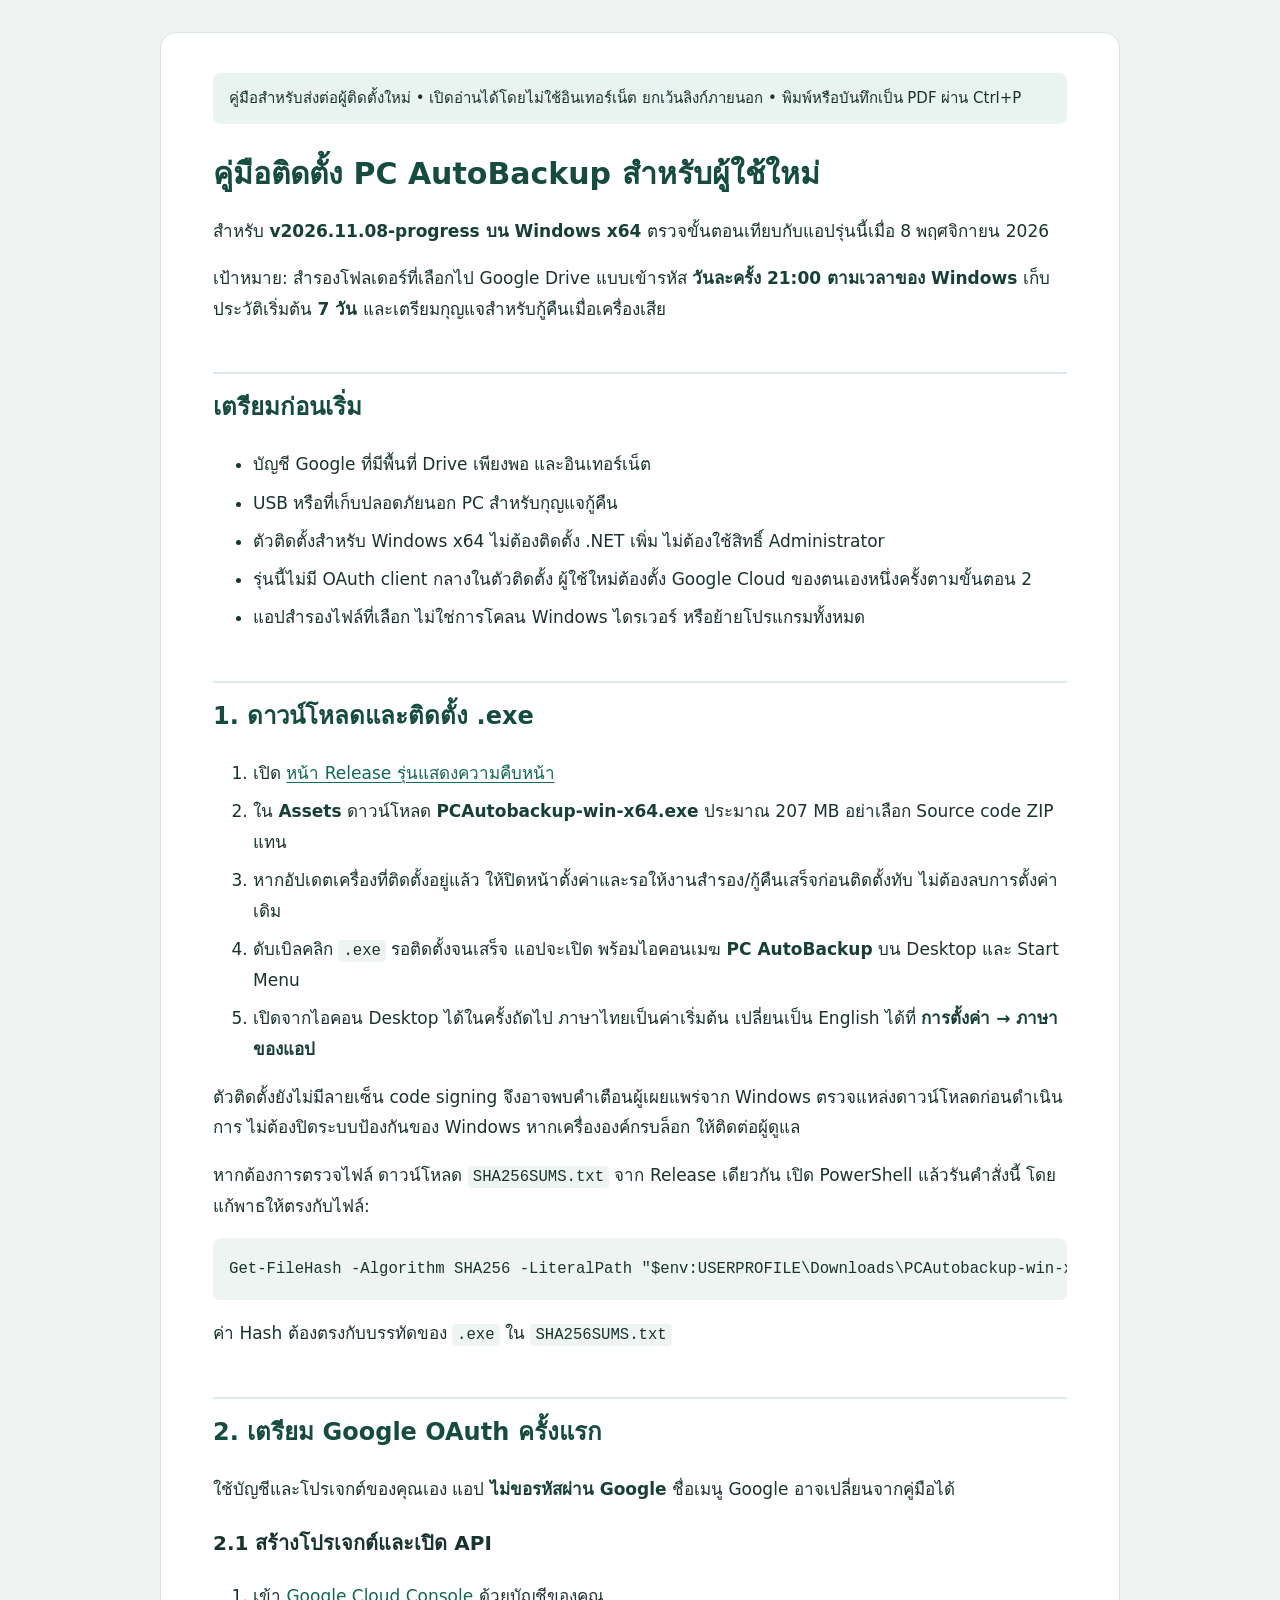
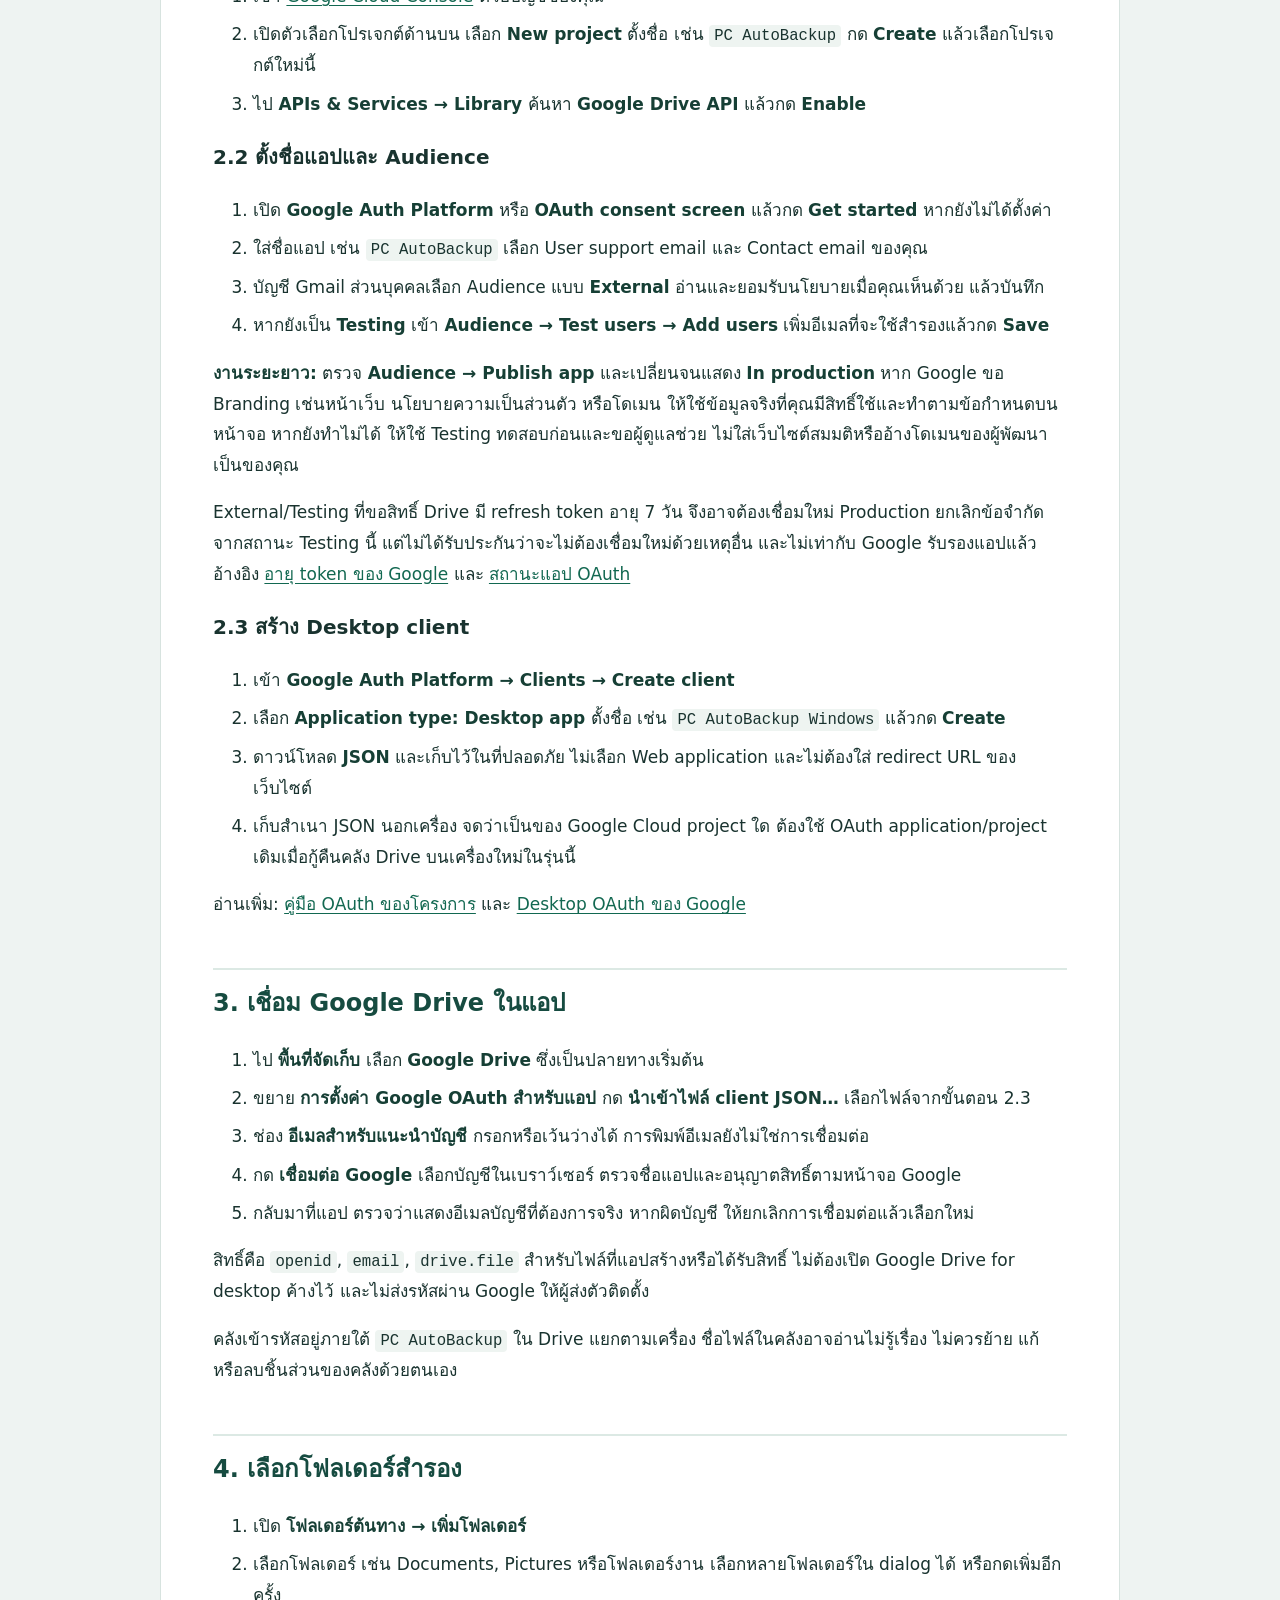
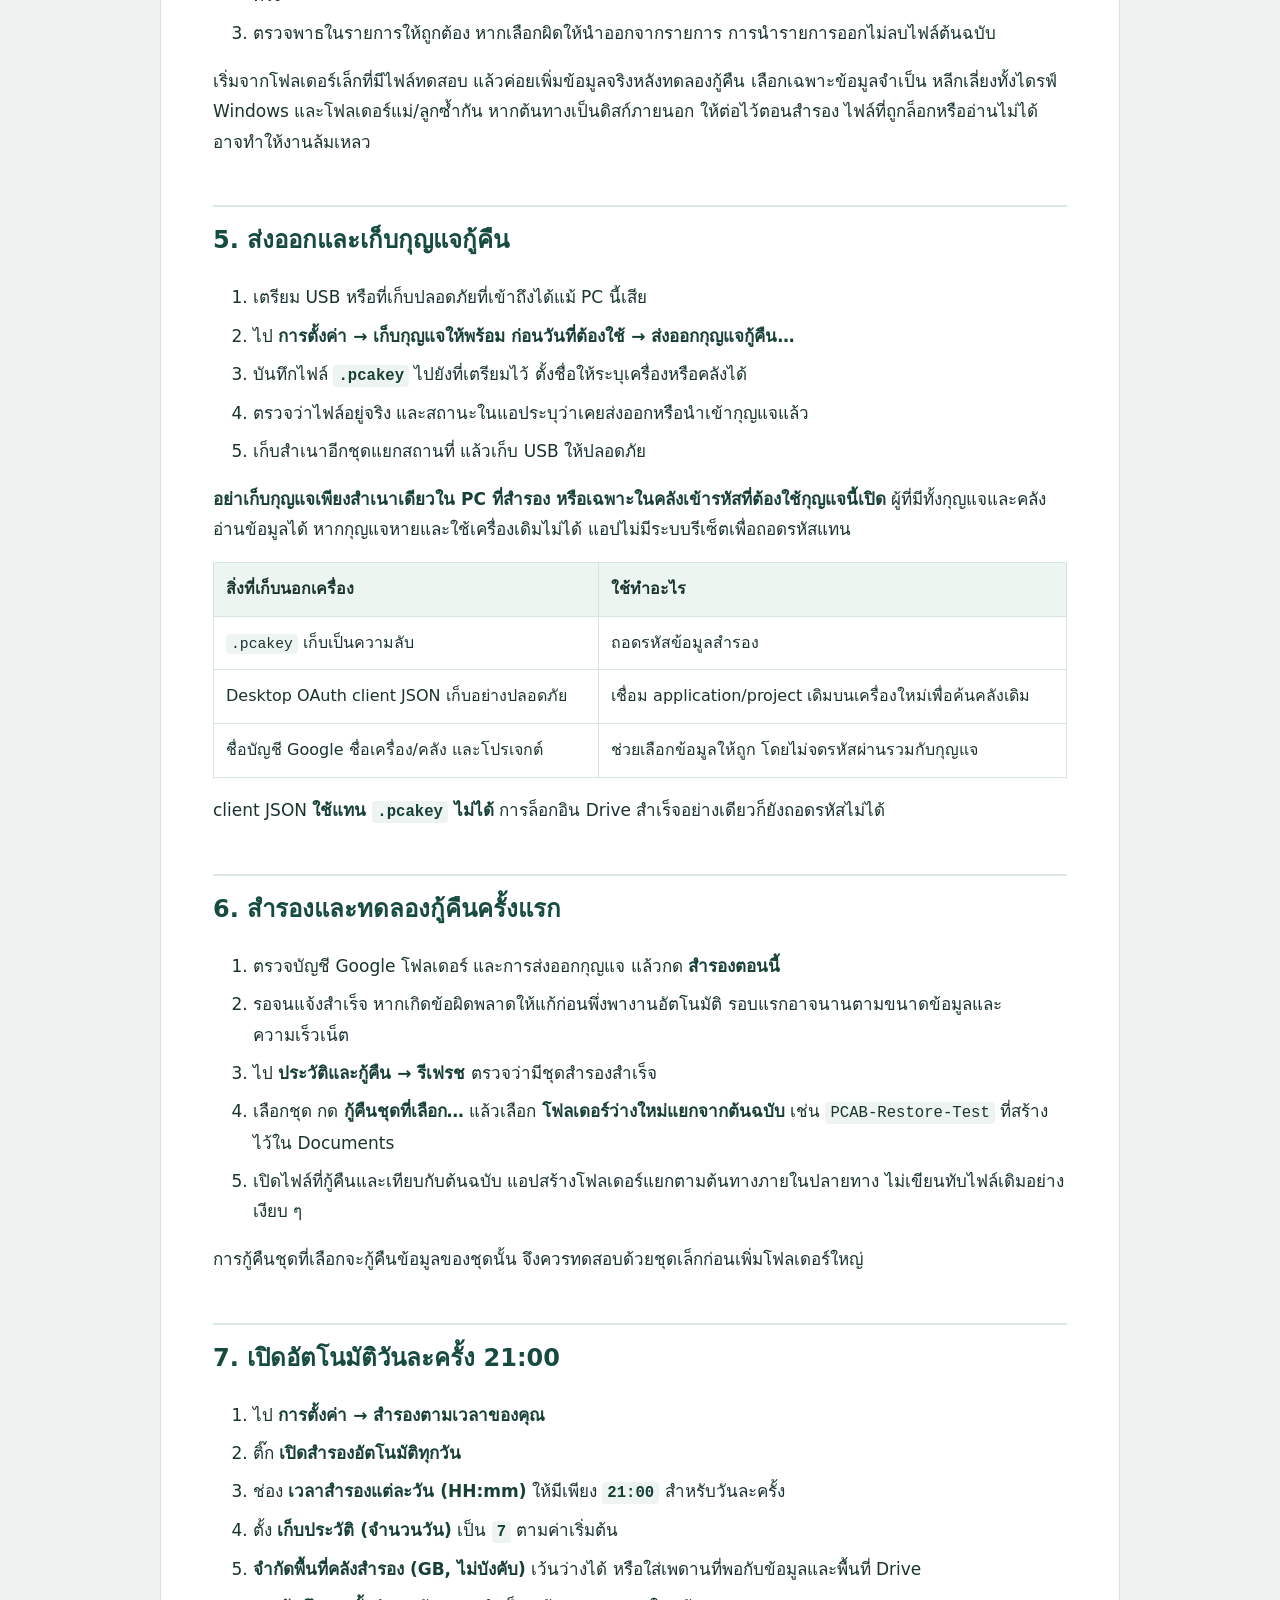
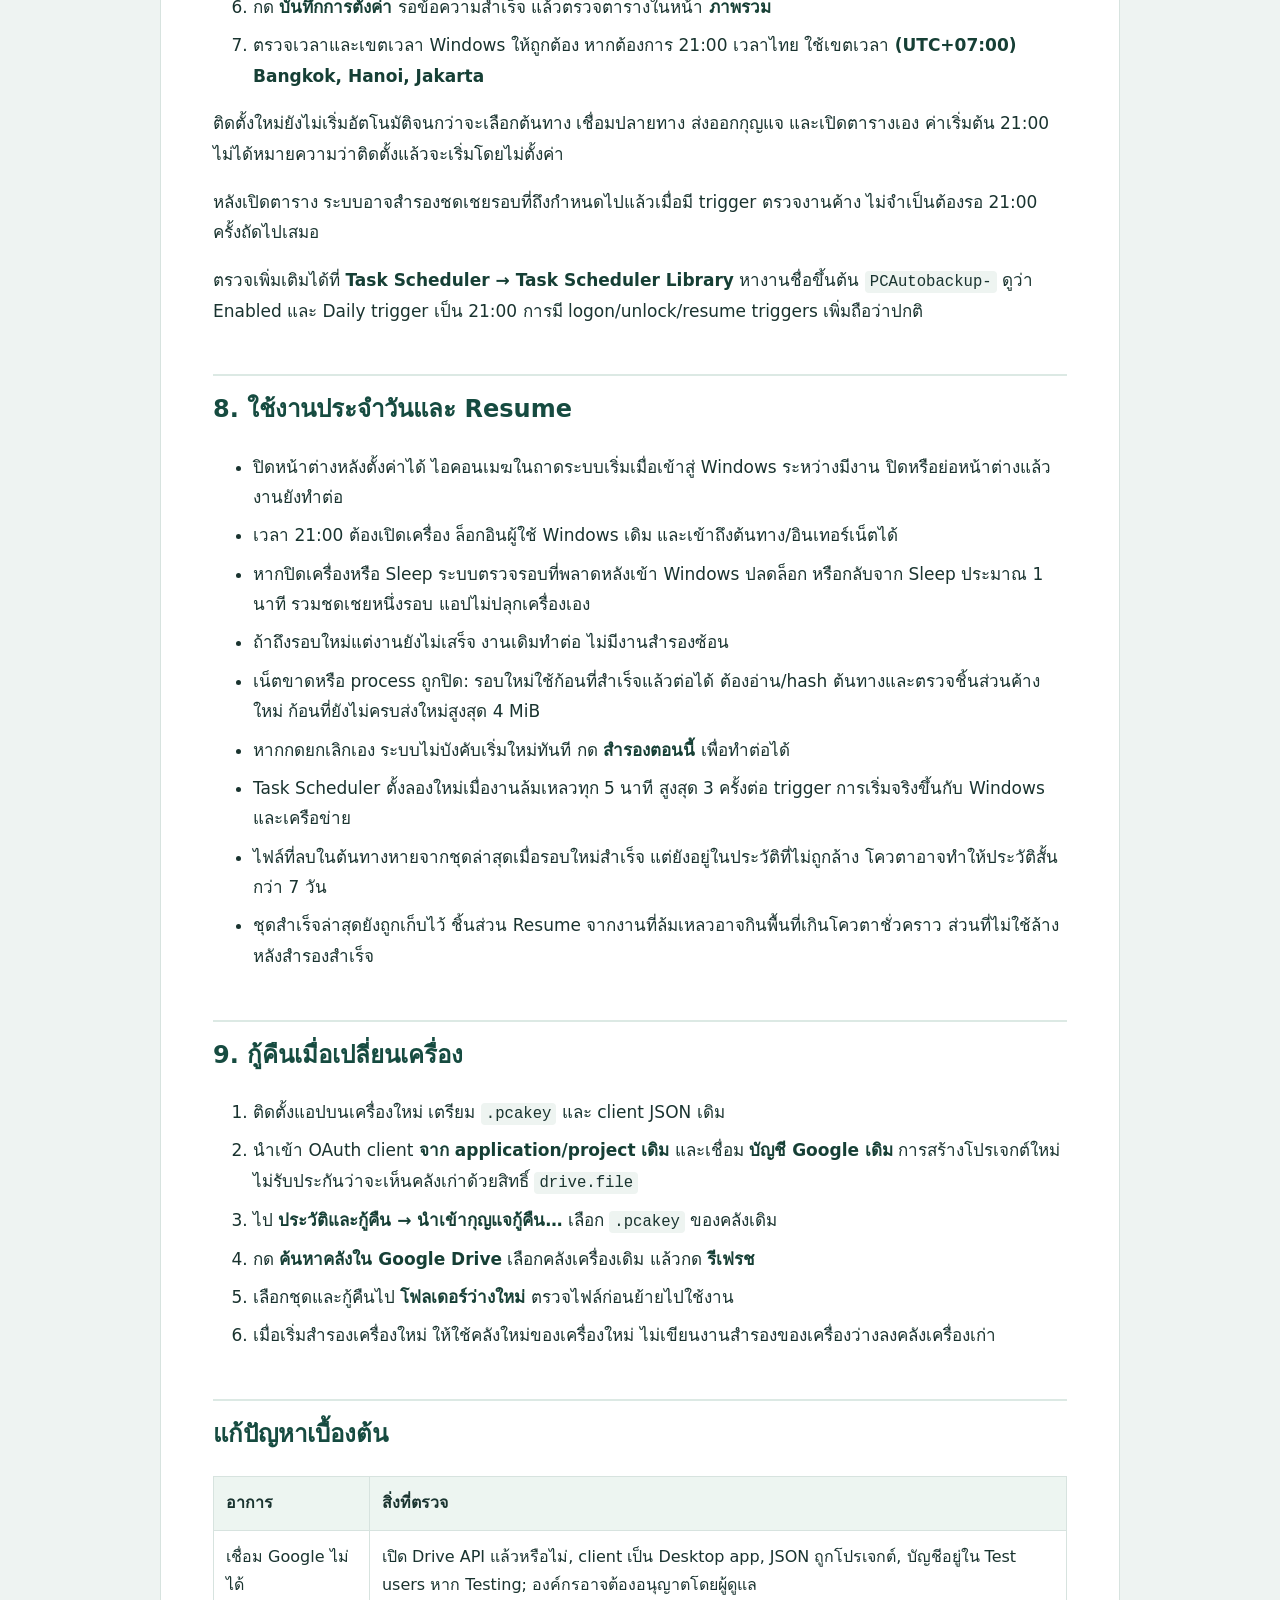
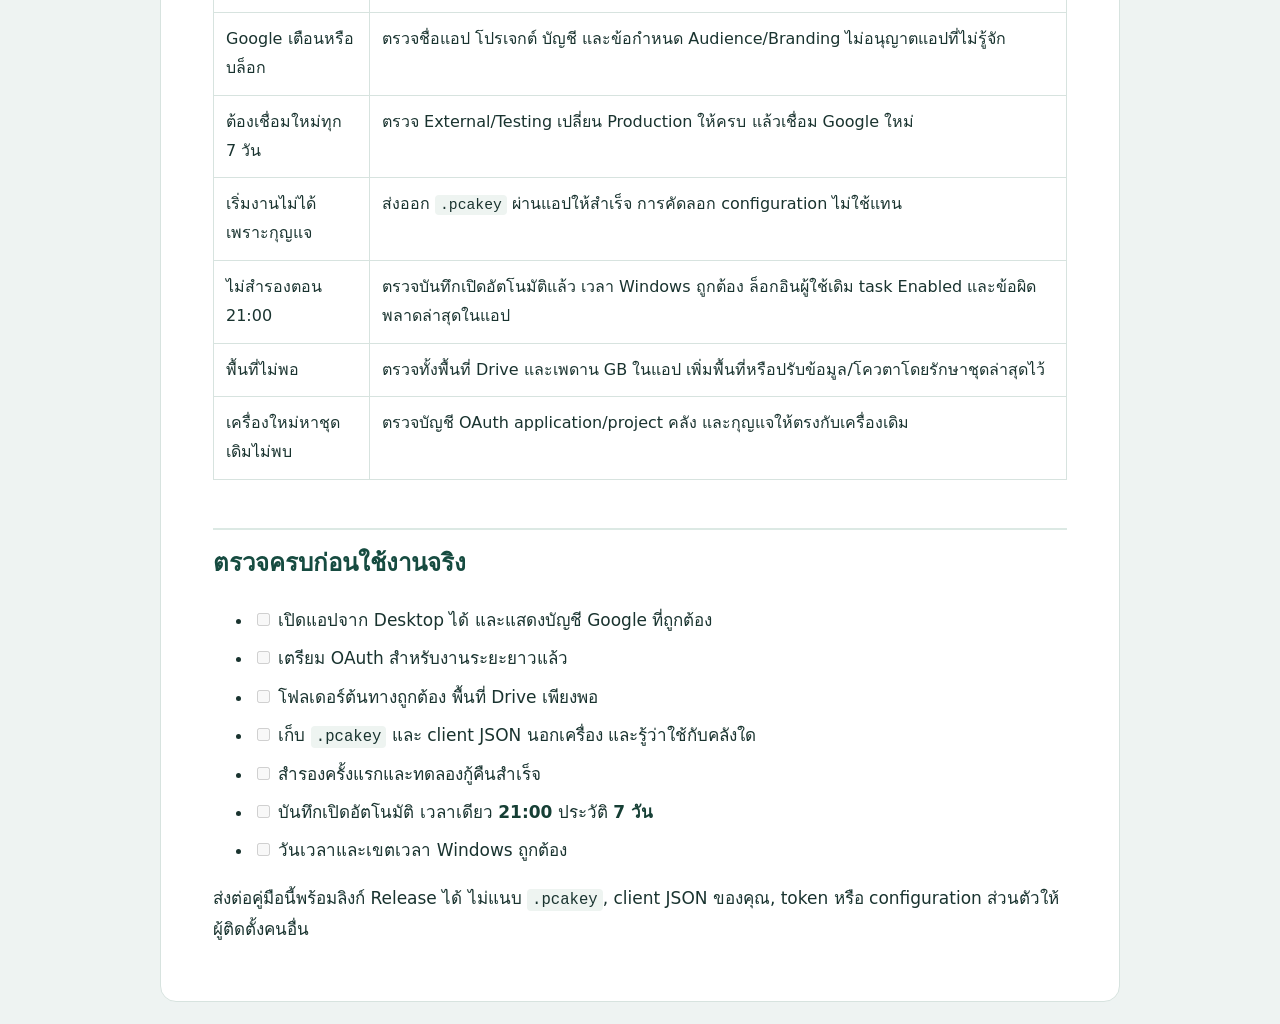
==== commit 92e0f33d: "Show backup and restore percentage speed and estimated time" ====
--- a/docs/installation-guide-th.html
+++ b/docs/installation-guide-th.html
@@ -4,7 +4,7 @@
 :root{color-scheme:light}*{box-sizing:border-box}body{margin:0;background:#eef3f2;color:#19332f;font:17px/1.8 "Leelawadee UI",Tahoma,system-ui,sans-serif}main{max-width:960px;margin:32px auto;padding:40px 52px;background:white;border:1px solid #d7e3df;border-radius:16px}h1{font-size:30px;line-height:1.45;color:#164b40;margin-top:0}h2{margin-top:2em;padding-top:.5em;border-top:2px solid #dce9e4;font-size:24px;color:#164b40}h3{font-size:20px}a{color:#126851;text-underline-offset:3px;overflow-wrap:anywhere}p,li{overflow-wrap:anywhere}li{margin:.45em 0}strong{color:#163f35}code{font-size:.92em;background:#eef4f1;padding:2px 5px;border-radius:4px}pre{padding:16px;background:#eef4f1;overflow:auto;border-radius:8px}pre code{padding:0}table{width:100%;border-collapse:collapse;font-size:16px}th,td{padding:12px;border:1px solid #d7e3df;text-align:left;vertical-align:top}th{background:#edf5f1}input{accent-color:#126851}.banner{padding:12px 16px;margin-bottom:28px;background:#e9f3ef;border-radius:8px;font-size:15px}@media(max-width:640px){main{margin:0;padding:24px 18px;border-radius:0}h1{font-size:26px}h2{font-size:22px}table{font-size:14px}th,td{padding:7px}}@media print{body{background:white;color:black;font-size:11pt}main{max-width:none;margin:0;padding:0;border:0;border-radius:0}h2,h3{break-after:avoid}li,tr,pre{break-inside:avoid}a{color:#164b40}pre{white-space:pre-wrap}table{font-size:10pt}.banner{font-size:10pt} @page{size:A4;margin:18mm}}
 </style></head><body><main><div class="banner">คู่มือสำหรับส่งต่อผู้ติดตั้งใหม่ • เปิดอ่านได้โดยไม่ใช้อินเทอร์เน็ต ยกเว้นลิงก์ภายนอก • พิมพ์หรือบันทึกเป็น PDF ผ่าน Ctrl+P</div>
 <h1 id="pc-autobackup">คู่มือติดตั้ง PC AutoBackup สำหรับผู้ใช้ใหม่</h1>
-<p>สำหรับ <strong>v2026.11.08-parallel16 บน Windows x64</strong> ตรวจขั้นตอนเทียบกับแอปรุ่นนี้เมื่อ 8 พฤศจิกายน 2026</p>
+<p>สำหรับ <strong>v2026.11.08-progress บน Windows x64</strong> ตรวจขั้นตอนเทียบกับแอปรุ่นนี้เมื่อ 8 พฤศจิกายน 2026</p>
 <p>เป้าหมาย: สำรองโฟลเดอร์ที่เลือกไป Google Drive แบบเข้ารหัส <strong>วันละครั้ง 21:00 ตามเวลาของ Windows</strong> เก็บประวัติเริ่มต้น <strong>7 วัน</strong> และเตรียมกุญแจสำหรับกู้คืนเมื่อเครื่องเสีย</p>
 <h2 id="section">เตรียมก่อนเริ่ม</h2>
 <ul>
@@ -16,7 +16,7 @@
 </ul>
 <h2 id="exe">1. ดาวน์โหลดและติดตั้ง .exe</h2>
 <ol>
-<li>เปิด <a href="https://github.com/sanchatmd-dev/PCAutobackup/releases/tag/v2026.11.08-parallel16">หน้า Release รุ่น 16 ก้อน</a></li>
+<li>เปิด <a href="https://github.com/sanchatmd-dev/PCAutobackup/releases/tag/v2026.11.08-progress">หน้า Release รุ่นแสดงความคืบหน้า</a></li>
 <li>ใน <strong>Assets</strong> ดาวน์โหลด <strong>PCAutobackup-win-x64.exe</strong> ประมาณ 207 MB อย่าเลือก Source code ZIP แทน</li>
 <li>หากอัปเดตเครื่องที่ติดตั้งอยู่แล้ว ให้ปิดหน้าตั้งค่าและรอให้งานสำรอง/กู้คืนเสร็จก่อนติดตั้งทับ ไม่ต้องลบการตั้งค่าเดิม</li>
 <li>ดับเบิลคลิก <code>.exe</code> รอติดตั้งจนเสร็จ แอปจะเปิด พร้อมไอคอนเมฆ <strong>PC AutoBackup</strong> บน Desktop และ Start Menu</li>
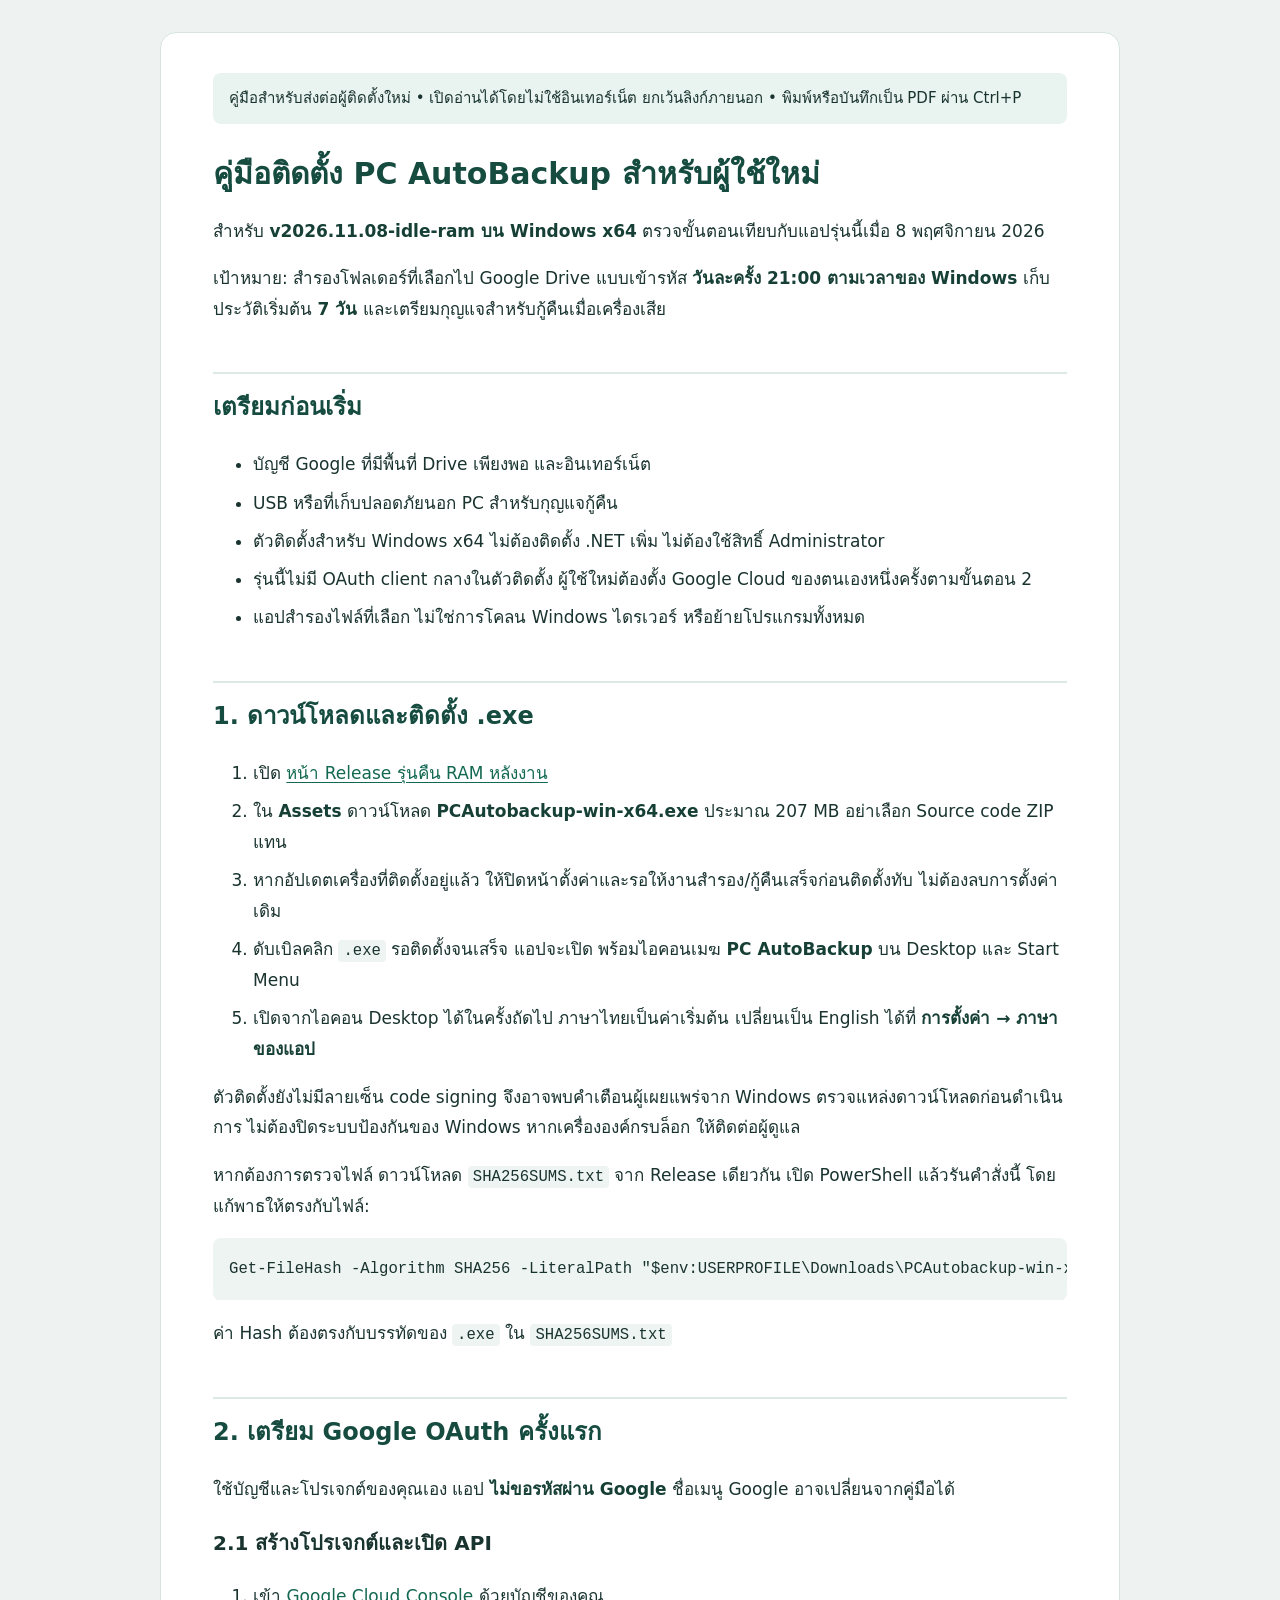
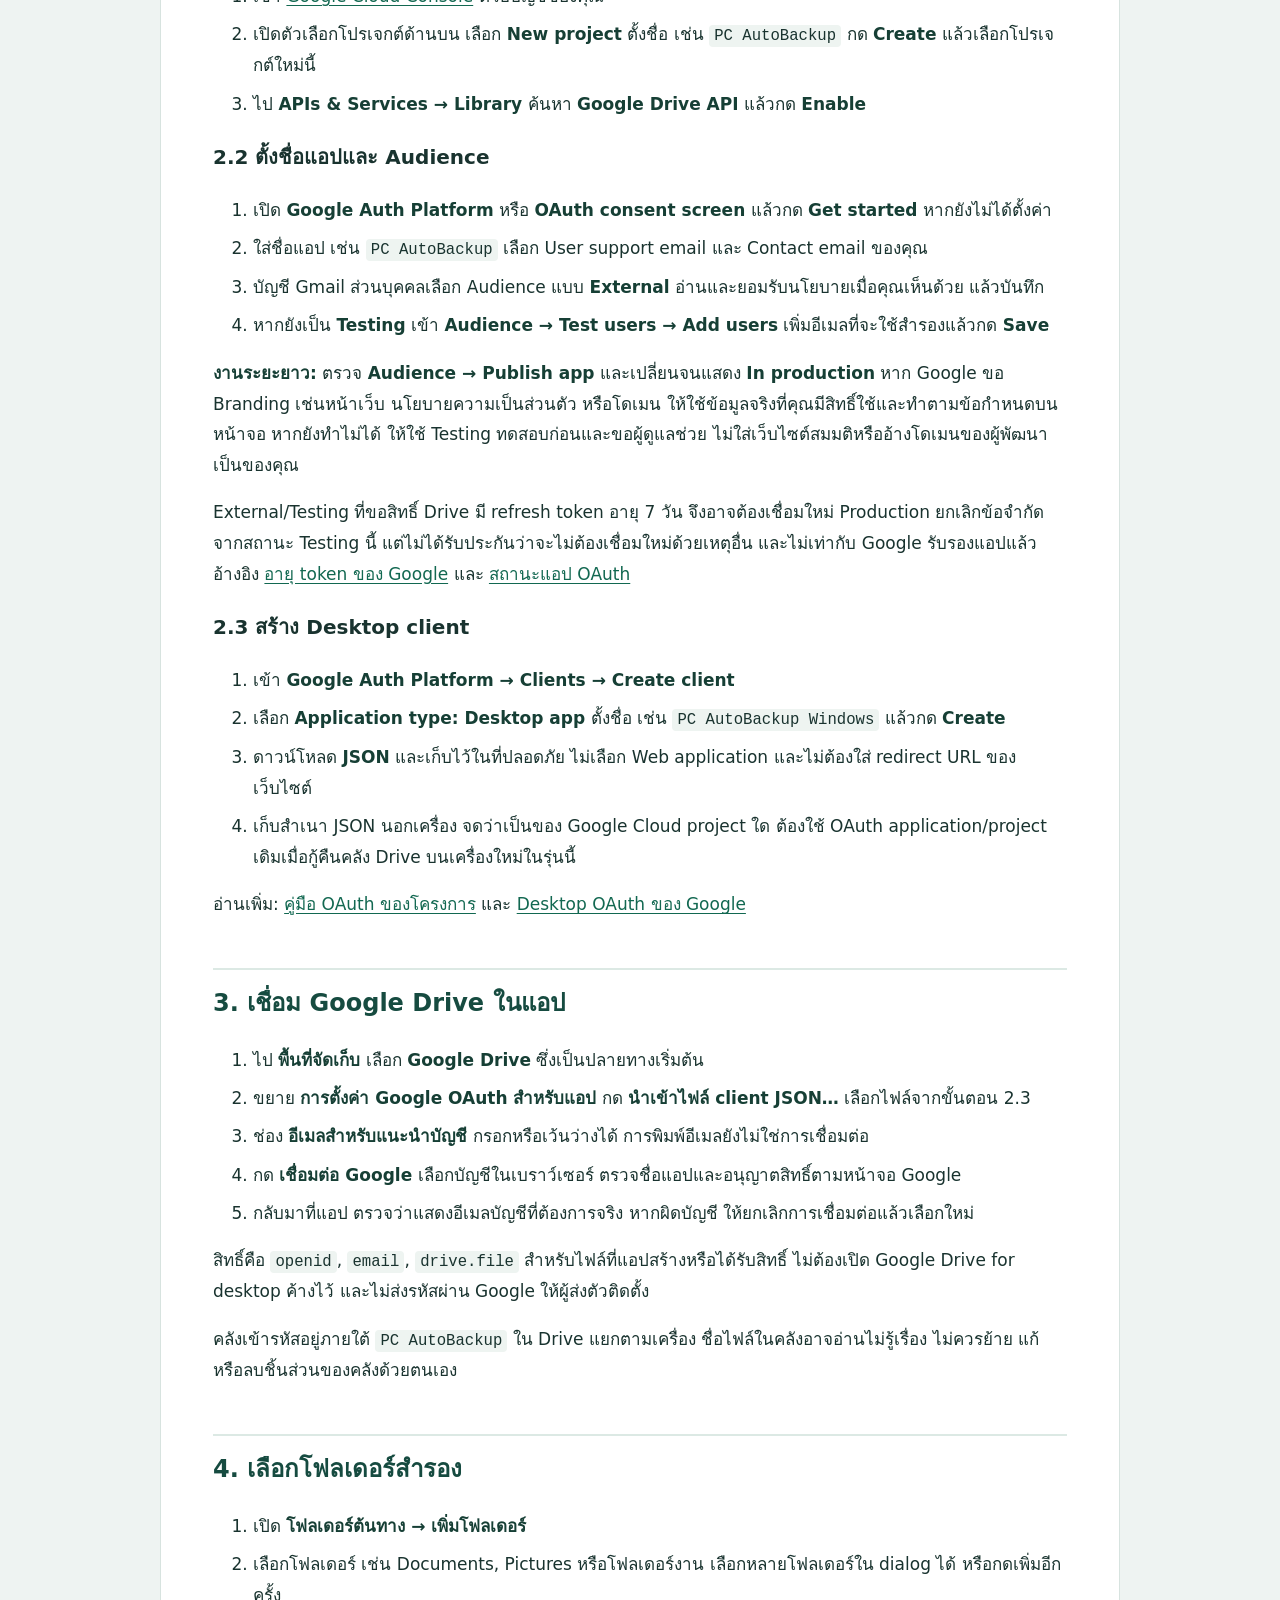
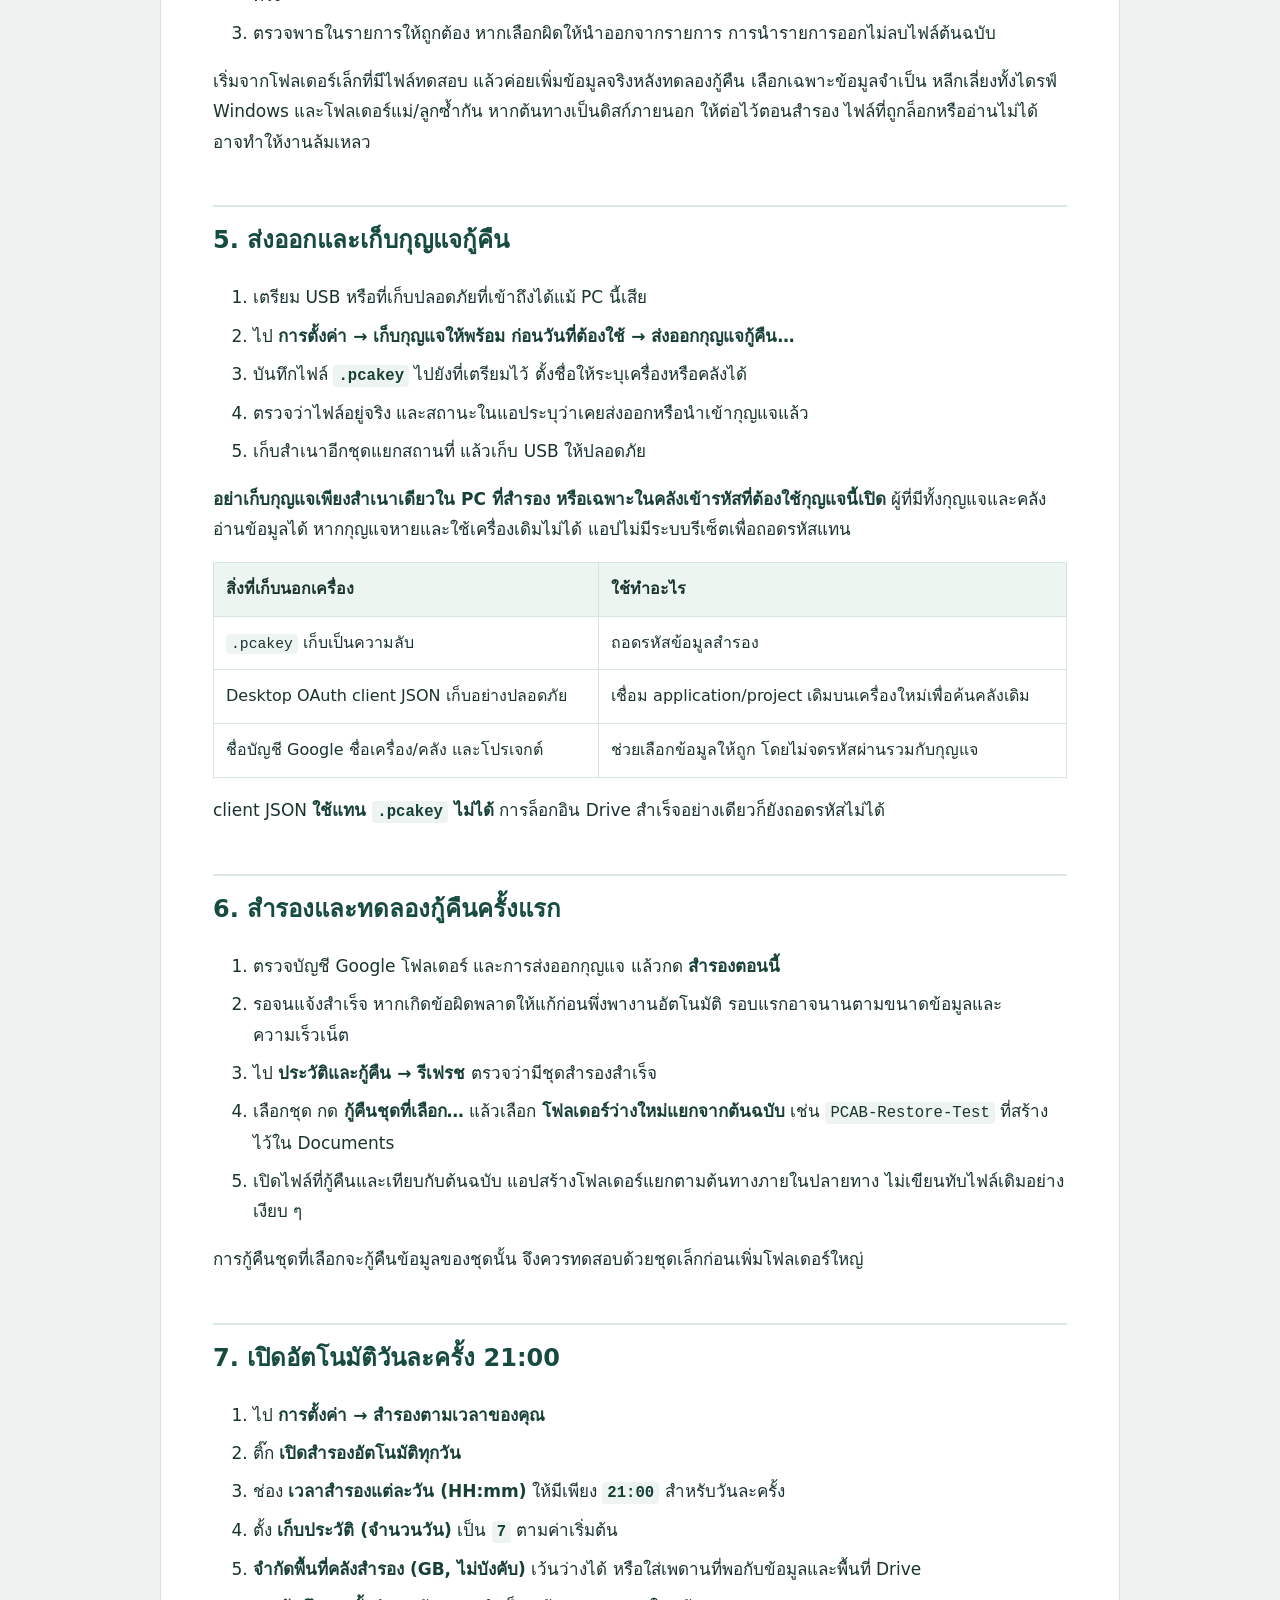
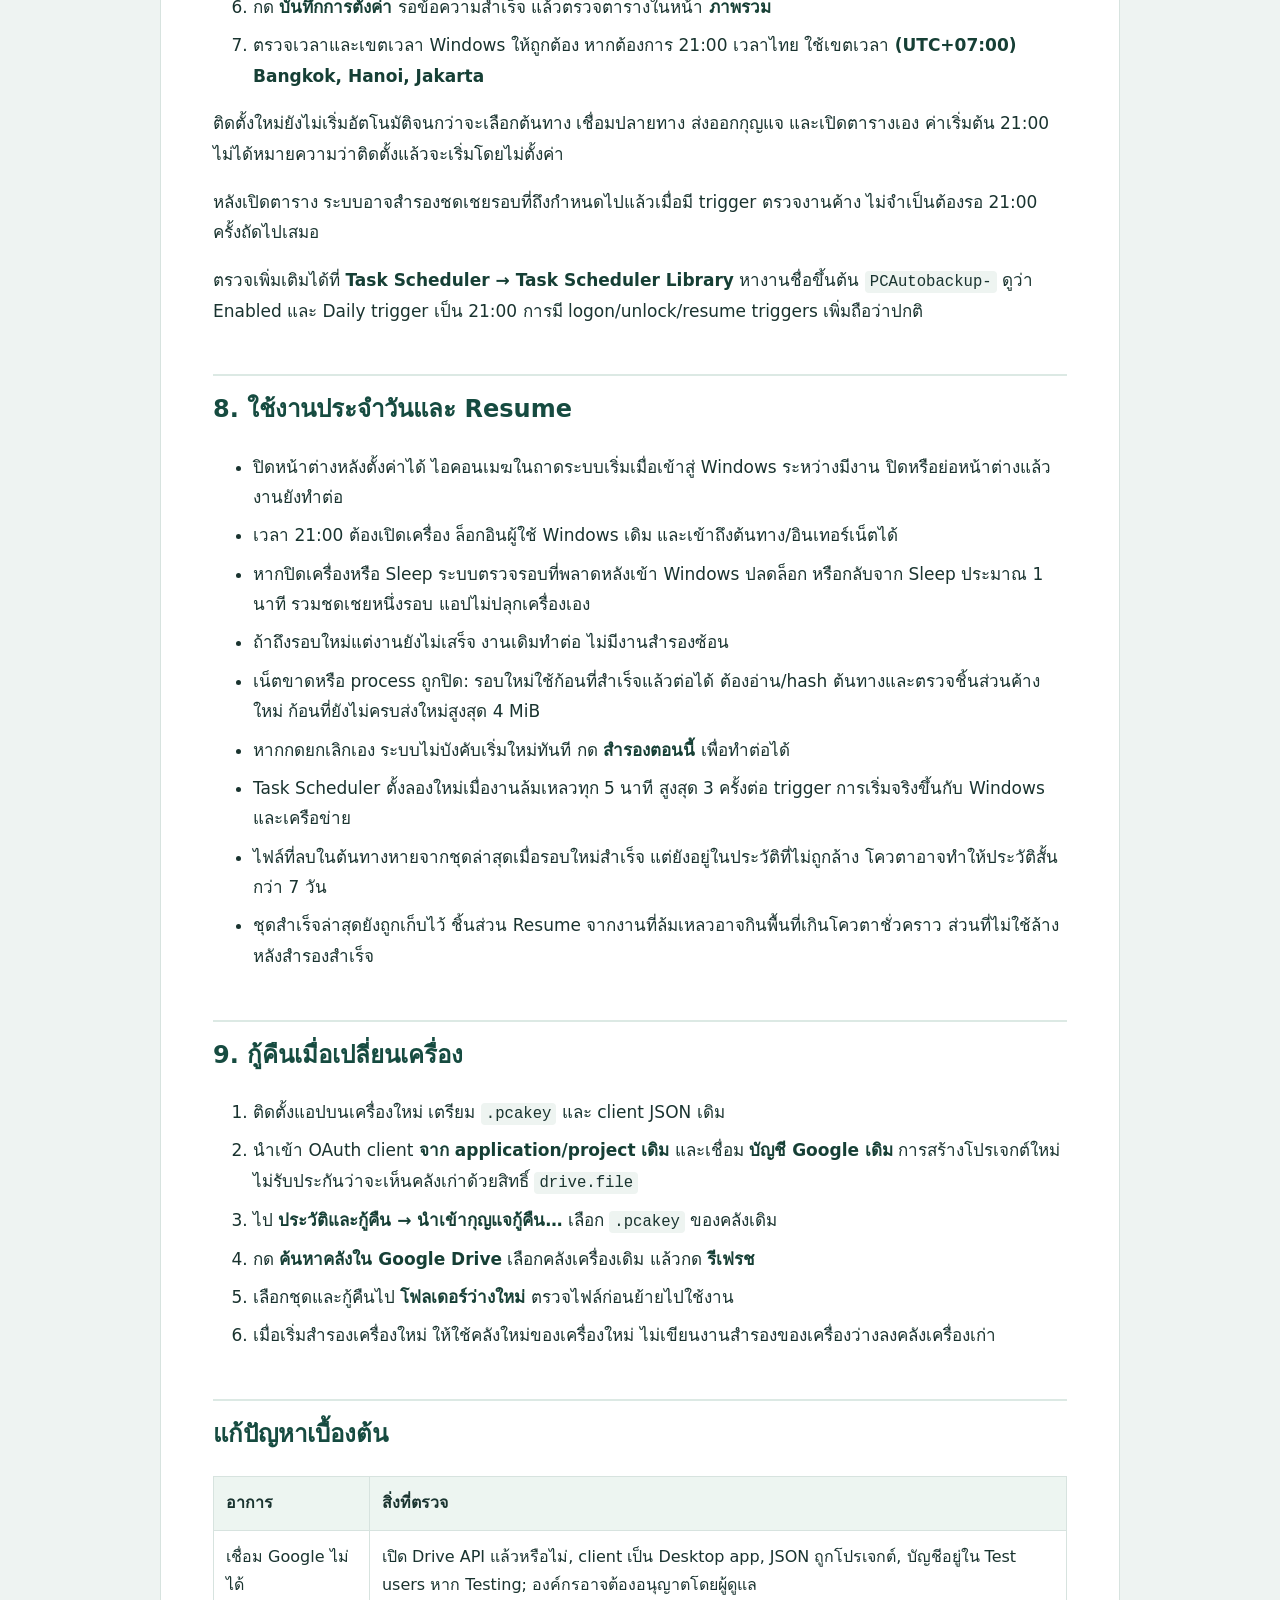
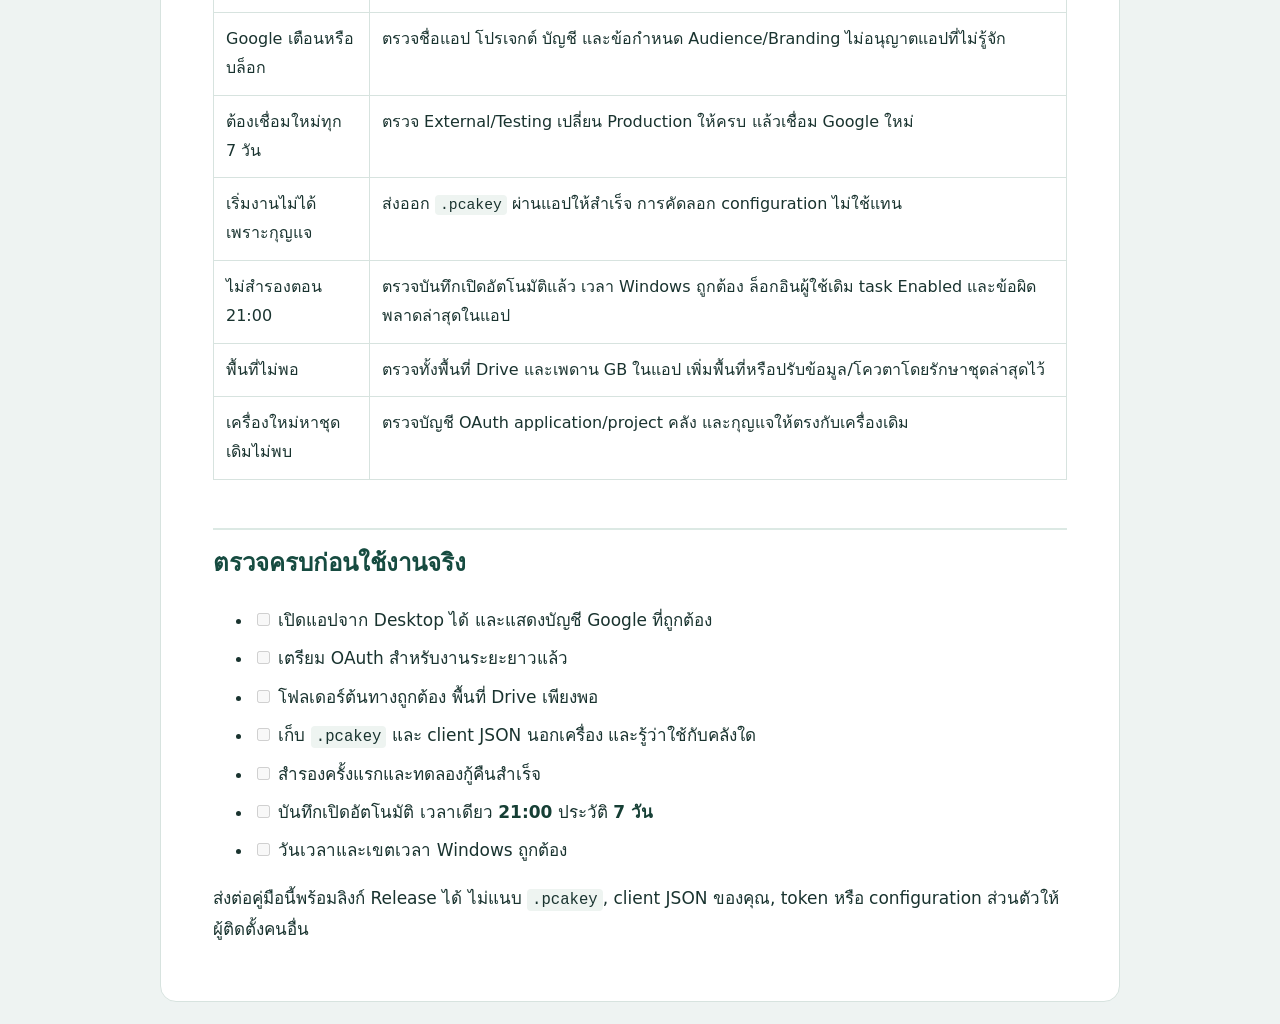
==== commit aae9bd20: "Reclaim idle transfer memory while settings remain open" ====
--- a/docs/installation-guide-th.html
+++ b/docs/installation-guide-th.html
@@ -4,7 +4,7 @@
 :root{color-scheme:light}*{box-sizing:border-box}body{margin:0;background:#eef3f2;color:#19332f;font:17px/1.8 "Leelawadee UI",Tahoma,system-ui,sans-serif}main{max-width:960px;margin:32px auto;padding:40px 52px;background:white;border:1px solid #d7e3df;border-radius:16px}h1{font-size:30px;line-height:1.45;color:#164b40;margin-top:0}h2{margin-top:2em;padding-top:.5em;border-top:2px solid #dce9e4;font-size:24px;color:#164b40}h3{font-size:20px}a{color:#126851;text-underline-offset:3px;overflow-wrap:anywhere}p,li{overflow-wrap:anywhere}li{margin:.45em 0}strong{color:#163f35}code{font-size:.92em;background:#eef4f1;padding:2px 5px;border-radius:4px}pre{padding:16px;background:#eef4f1;overflow:auto;border-radius:8px}pre code{padding:0}table{width:100%;border-collapse:collapse;font-size:16px}th,td{padding:12px;border:1px solid #d7e3df;text-align:left;vertical-align:top}th{background:#edf5f1}input{accent-color:#126851}.banner{padding:12px 16px;margin-bottom:28px;background:#e9f3ef;border-radius:8px;font-size:15px}@media(max-width:640px){main{margin:0;padding:24px 18px;border-radius:0}h1{font-size:26px}h2{font-size:22px}table{font-size:14px}th,td{padding:7px}}@media print{body{background:white;color:black;font-size:11pt}main{max-width:none;margin:0;padding:0;border:0;border-radius:0}h2,h3{break-after:avoid}li,tr,pre{break-inside:avoid}a{color:#164b40}pre{white-space:pre-wrap}table{font-size:10pt}.banner{font-size:10pt} @page{size:A4;margin:18mm}}
 </style></head><body><main><div class="banner">คู่มือสำหรับส่งต่อผู้ติดตั้งใหม่ • เปิดอ่านได้โดยไม่ใช้อินเทอร์เน็ต ยกเว้นลิงก์ภายนอก • พิมพ์หรือบันทึกเป็น PDF ผ่าน Ctrl+P</div>
 <h1 id="pc-autobackup">คู่มือติดตั้ง PC AutoBackup สำหรับผู้ใช้ใหม่</h1>
-<p>สำหรับ <strong>v2026.11.08-progress บน Windows x64</strong> ตรวจขั้นตอนเทียบกับแอปรุ่นนี้เมื่อ 8 พฤศจิกายน 2026</p>
+<p>สำหรับ <strong>v2026.11.08-idle-ram บน Windows x64</strong> ตรวจขั้นตอนเทียบกับแอปรุ่นนี้เมื่อ 8 พฤศจิกายน 2026</p>
 <p>เป้าหมาย: สำรองโฟลเดอร์ที่เลือกไป Google Drive แบบเข้ารหัส <strong>วันละครั้ง 21:00 ตามเวลาของ Windows</strong> เก็บประวัติเริ่มต้น <strong>7 วัน</strong> และเตรียมกุญแจสำหรับกู้คืนเมื่อเครื่องเสีย</p>
 <h2 id="section">เตรียมก่อนเริ่ม</h2>
 <ul>
@@ -16,7 +16,7 @@
 </ul>
 <h2 id="exe">1. ดาวน์โหลดและติดตั้ง .exe</h2>
 <ol>
-<li>เปิด <a href="https://github.com/sanchatmd-dev/PCAutobackup/releases/tag/v2026.11.08-progress">หน้า Release รุ่นแสดงความคืบหน้า</a></li>
+<li>เปิด <a href="https://github.com/sanchatmd-dev/PCAutobackup/releases/tag/v2026.11.08-idle-ram">หน้า Release รุ่นคืน RAM หลังงาน</a></li>
 <li>ใน <strong>Assets</strong> ดาวน์โหลด <strong>PCAutobackup-win-x64.exe</strong> ประมาณ 207 MB อย่าเลือก Source code ZIP แทน</li>
 <li>หากอัปเดตเครื่องที่ติดตั้งอยู่แล้ว ให้ปิดหน้าตั้งค่าและรอให้งานสำรอง/กู้คืนเสร็จก่อนติดตั้งทับ ไม่ต้องลบการตั้งค่าเดิม</li>
 <li>ดับเบิลคลิก <code>.exe</code> รอติดตั้งจนเสร็จ แอปจะเปิด พร้อมไอคอนเมฆ <strong>PC AutoBackup</strong> บน Desktop และ Start Menu</li>
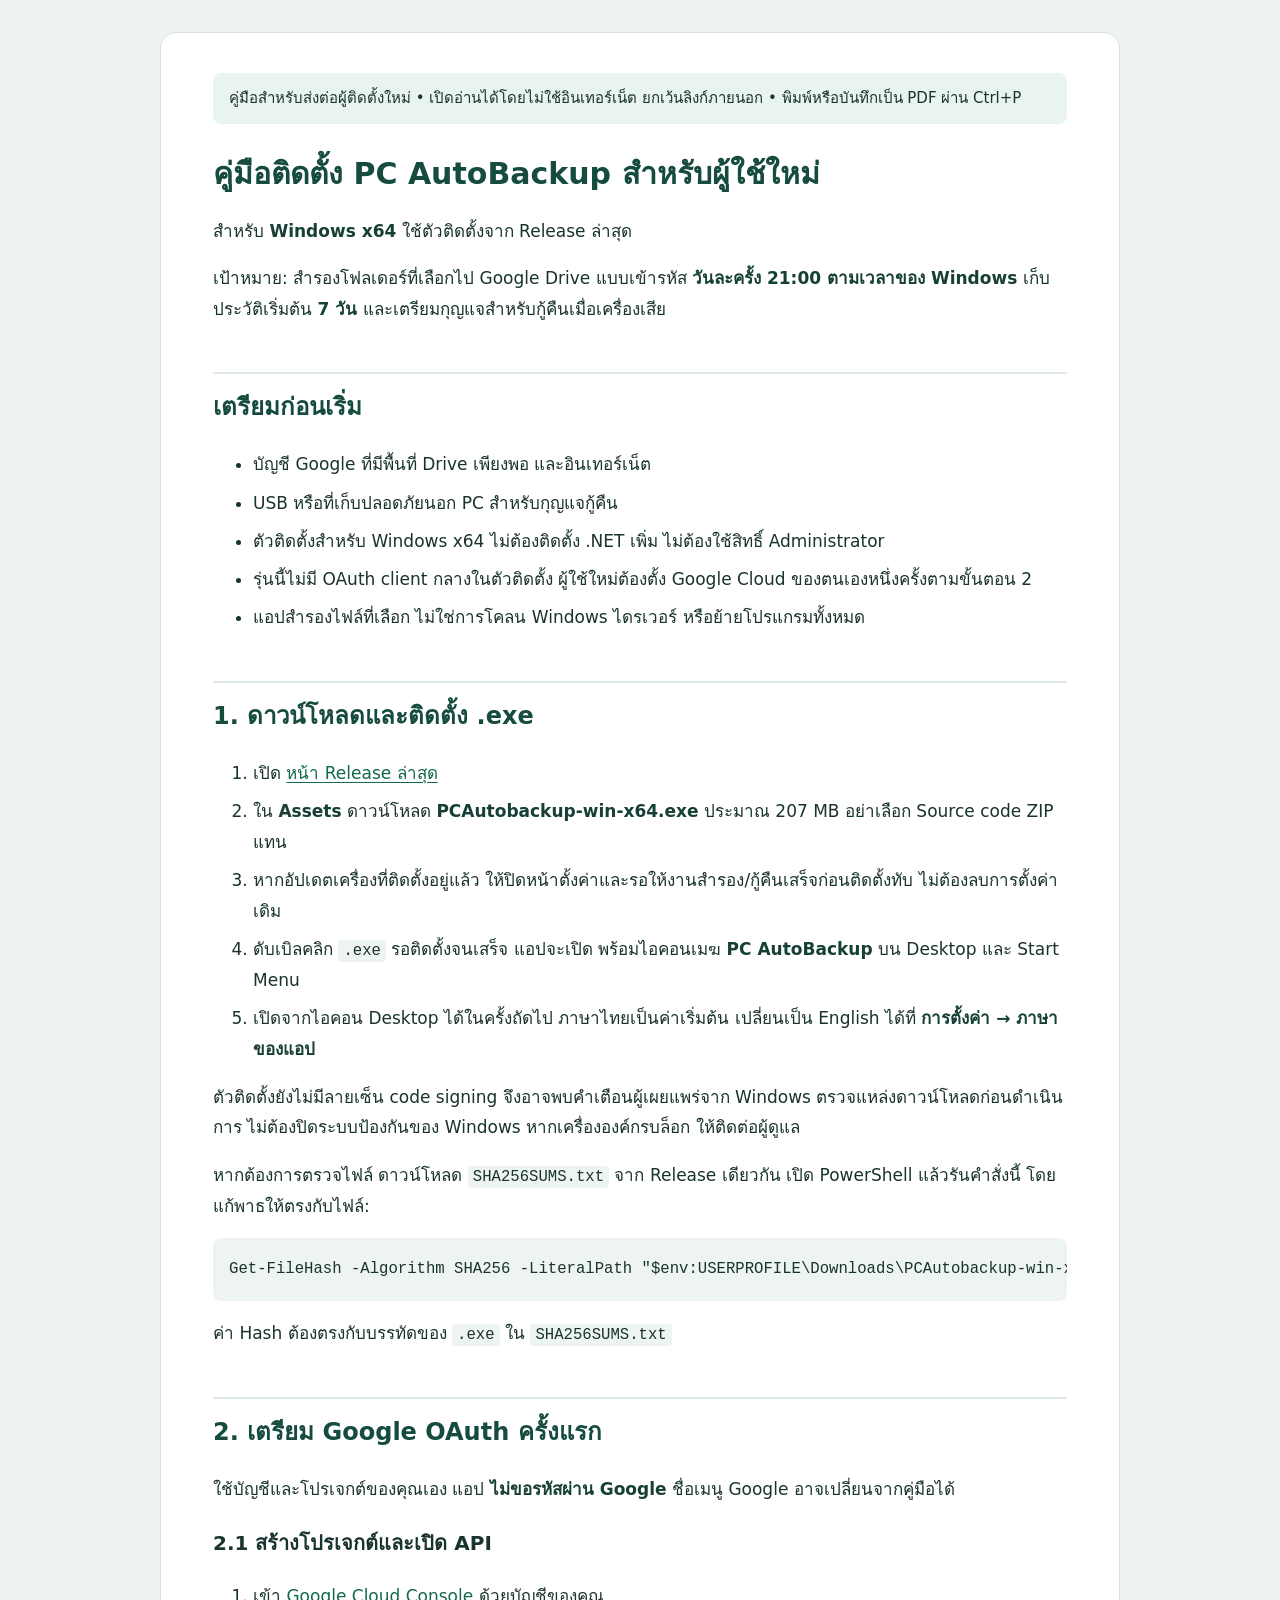
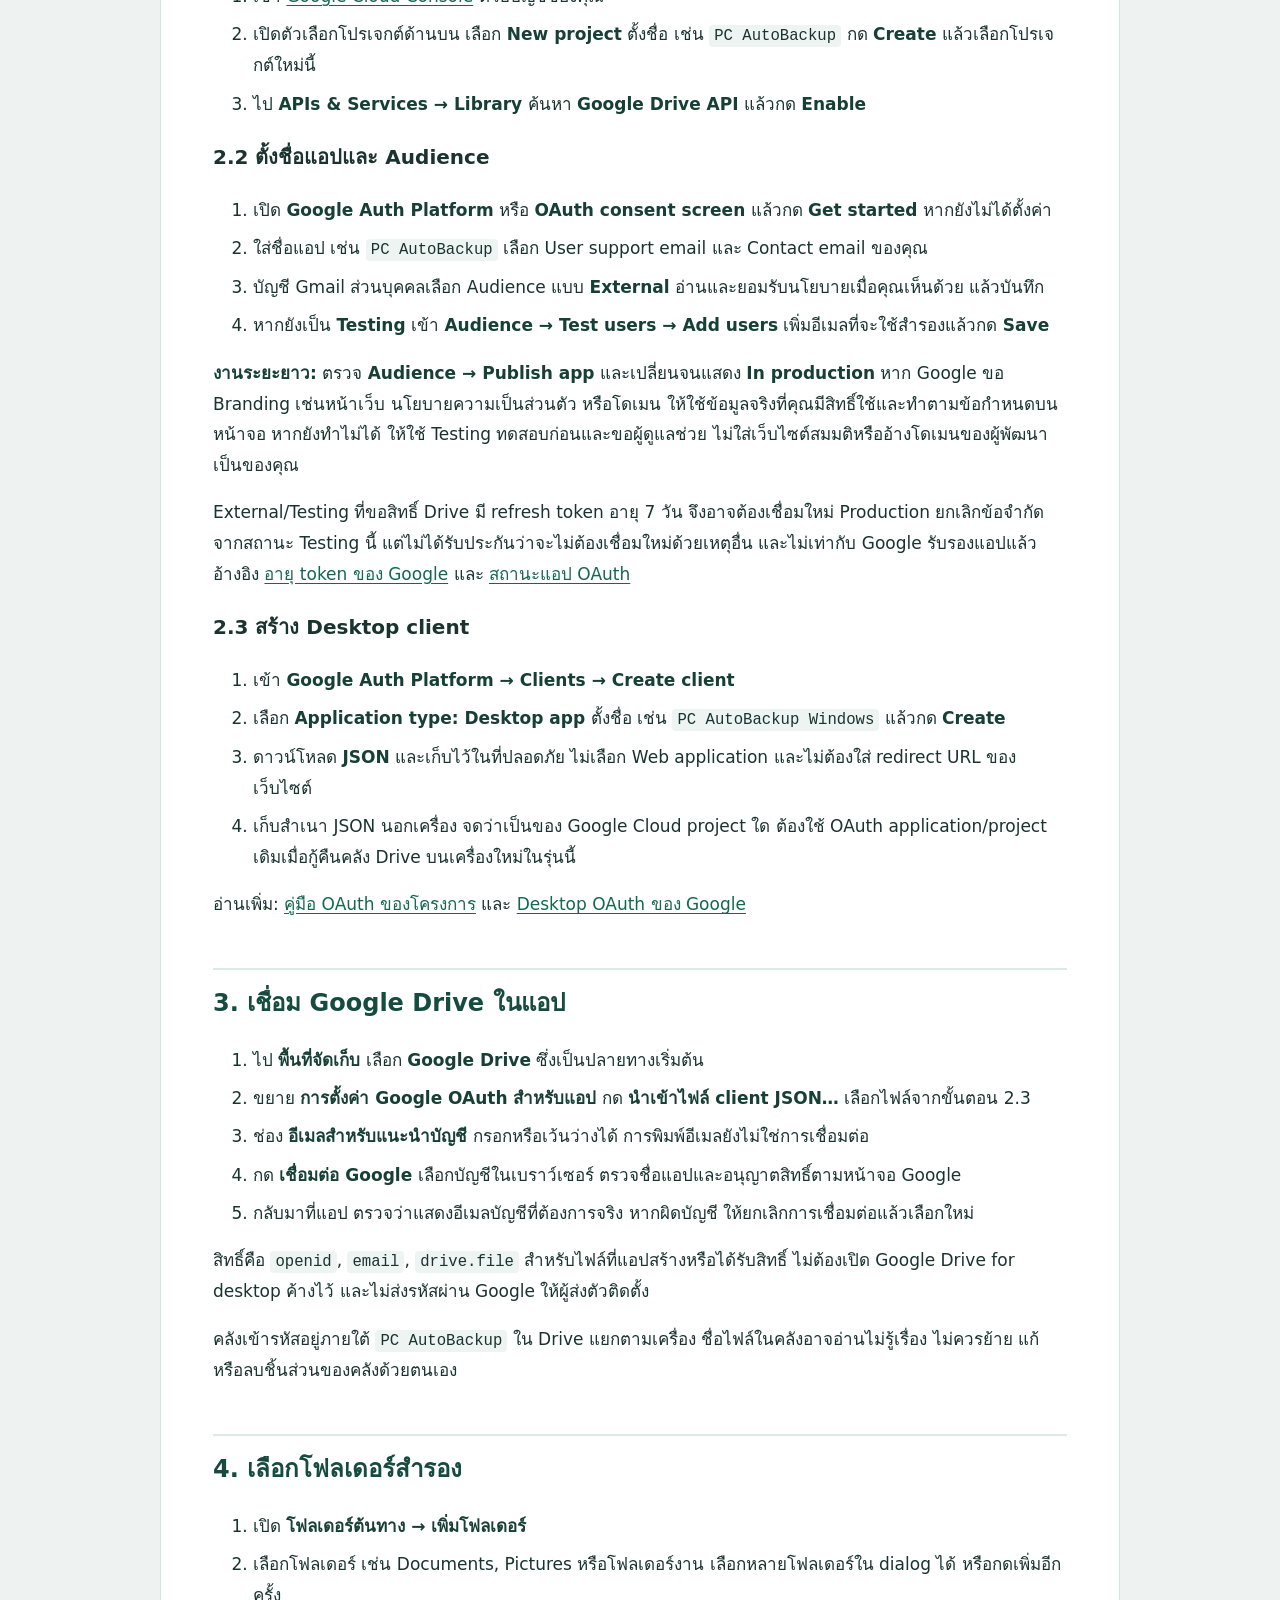
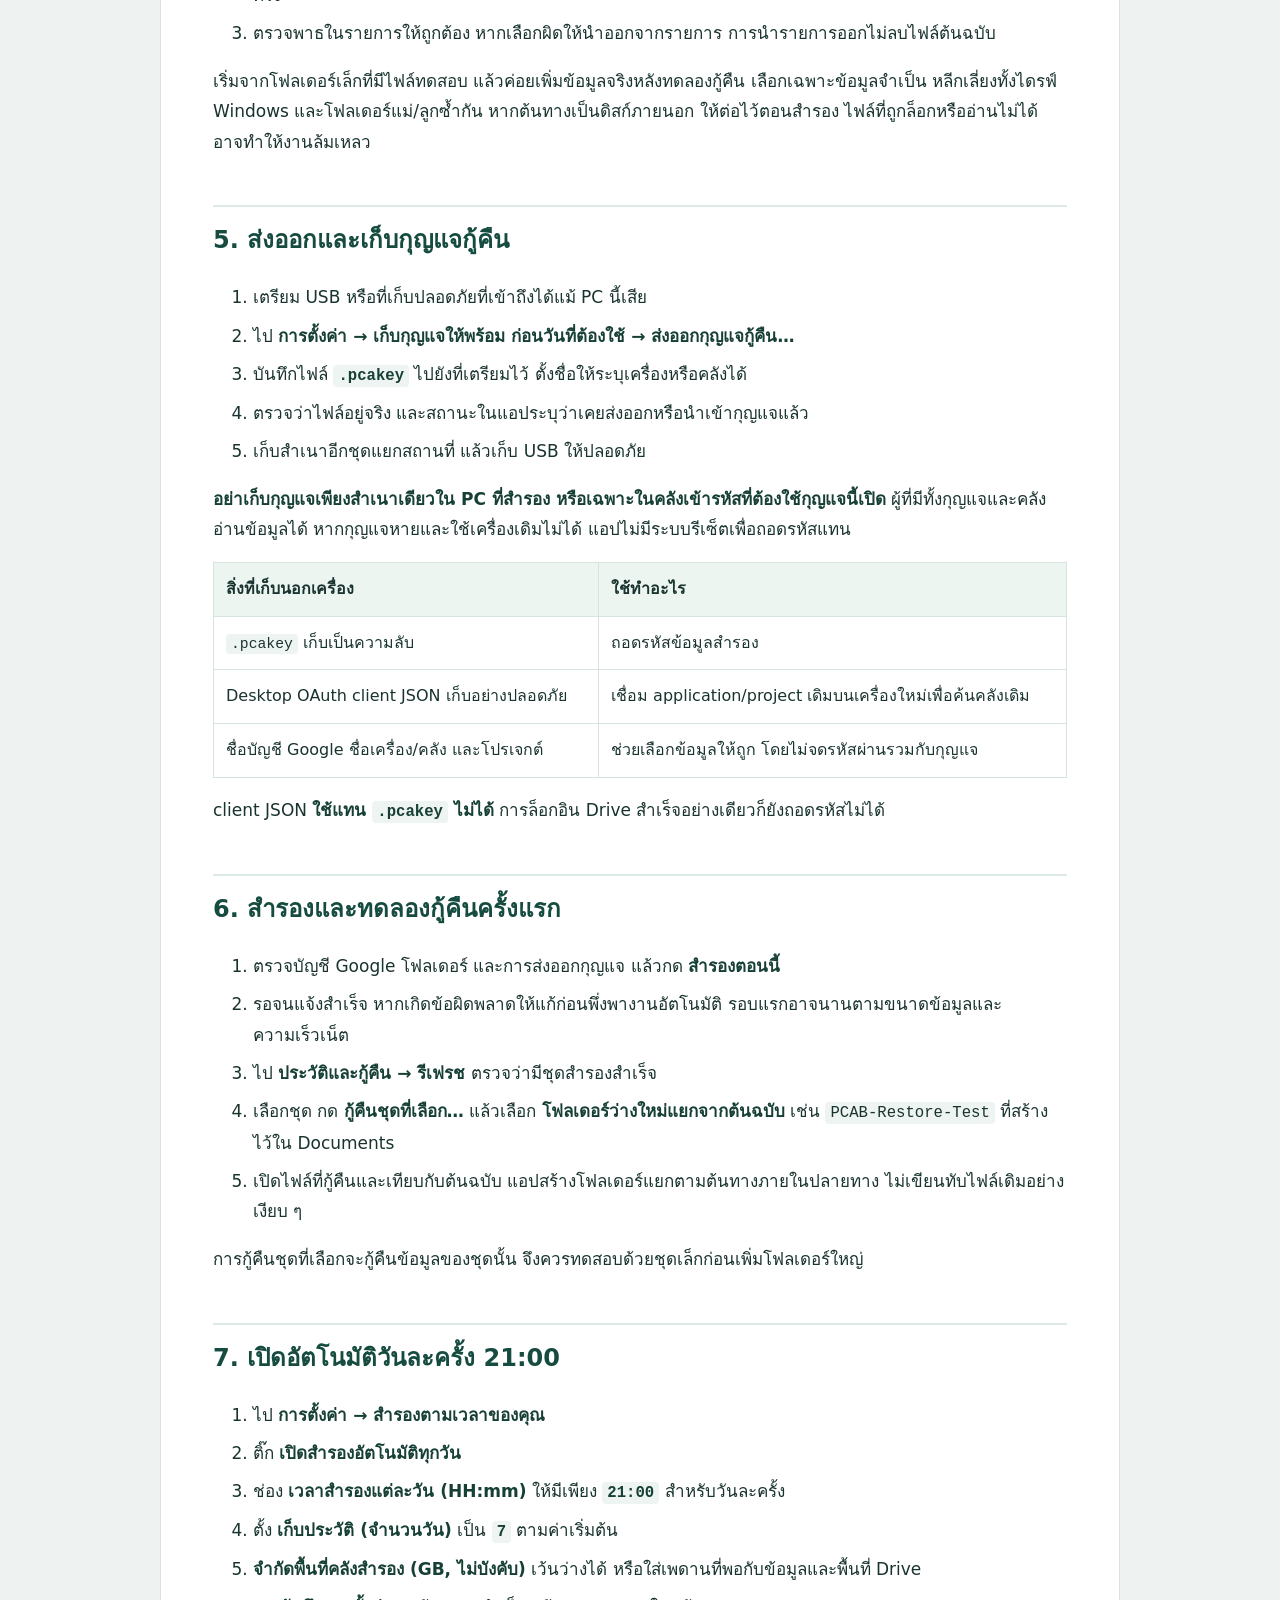
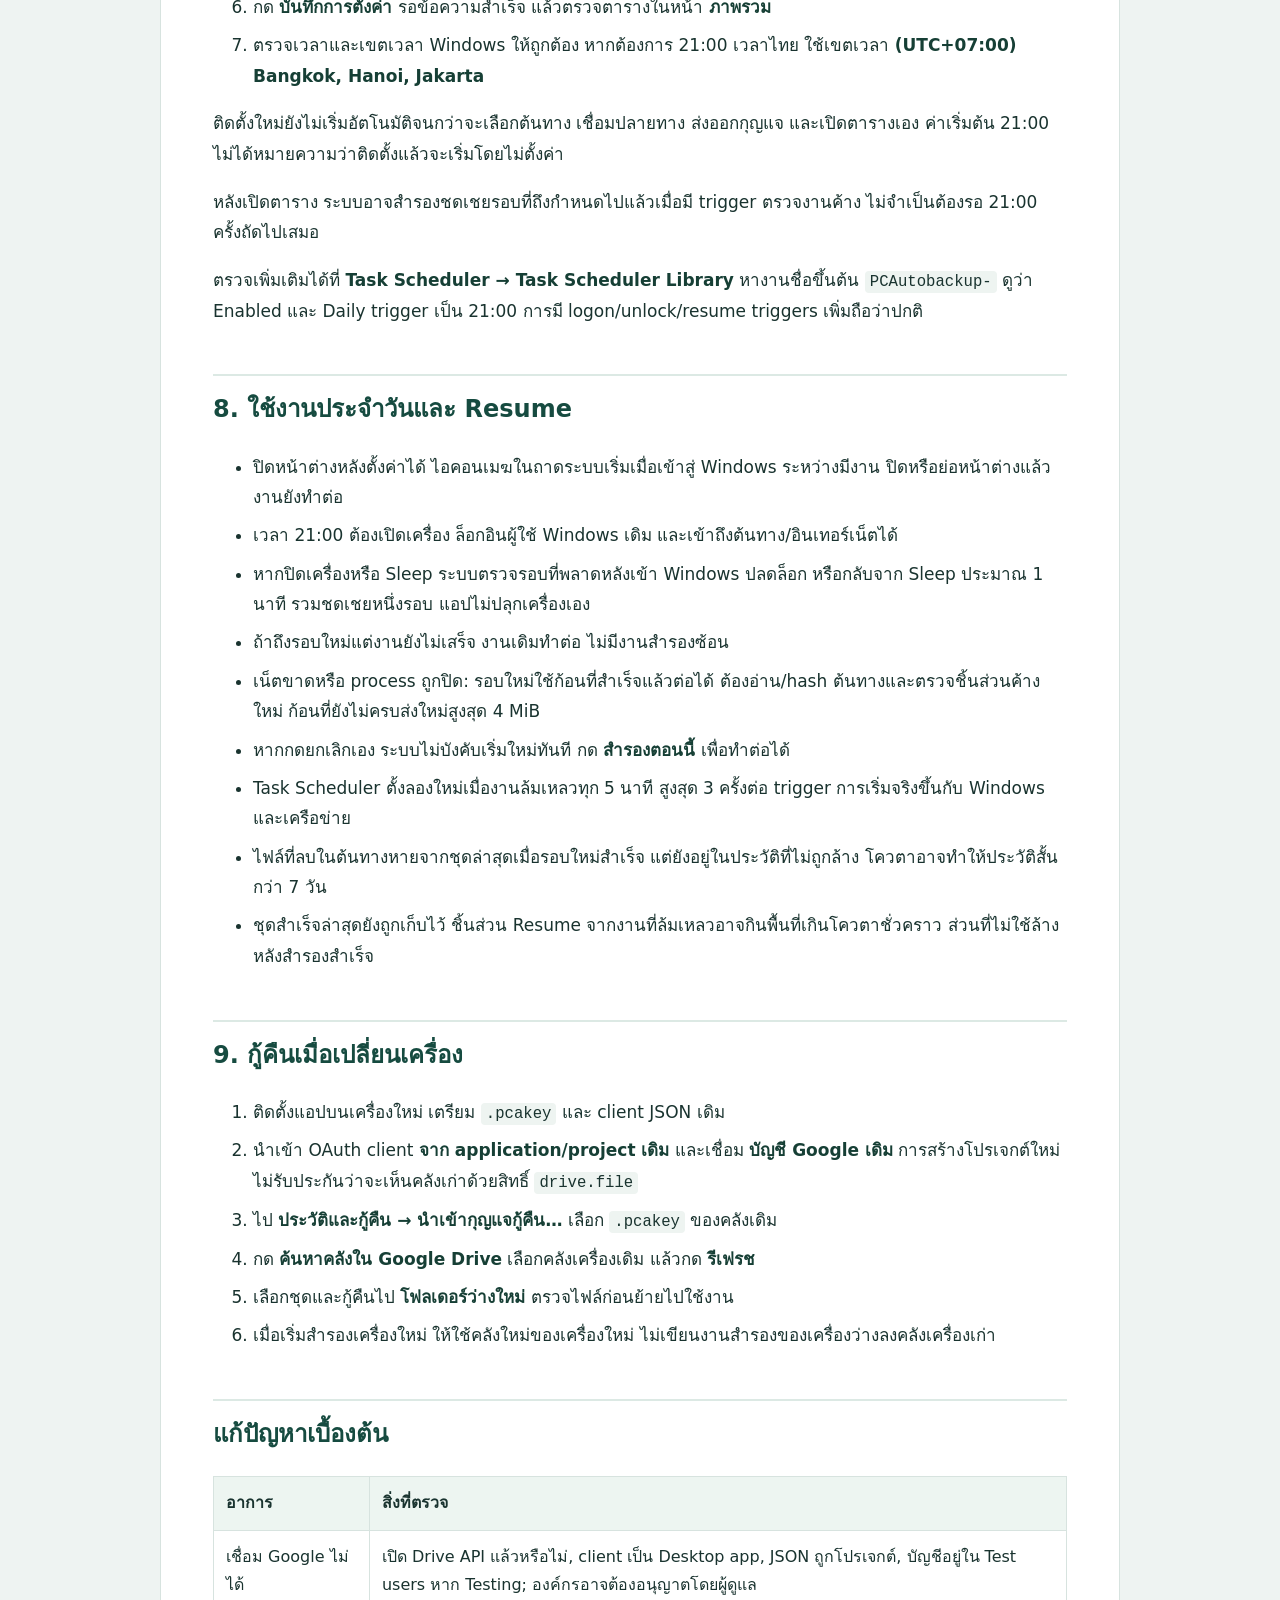
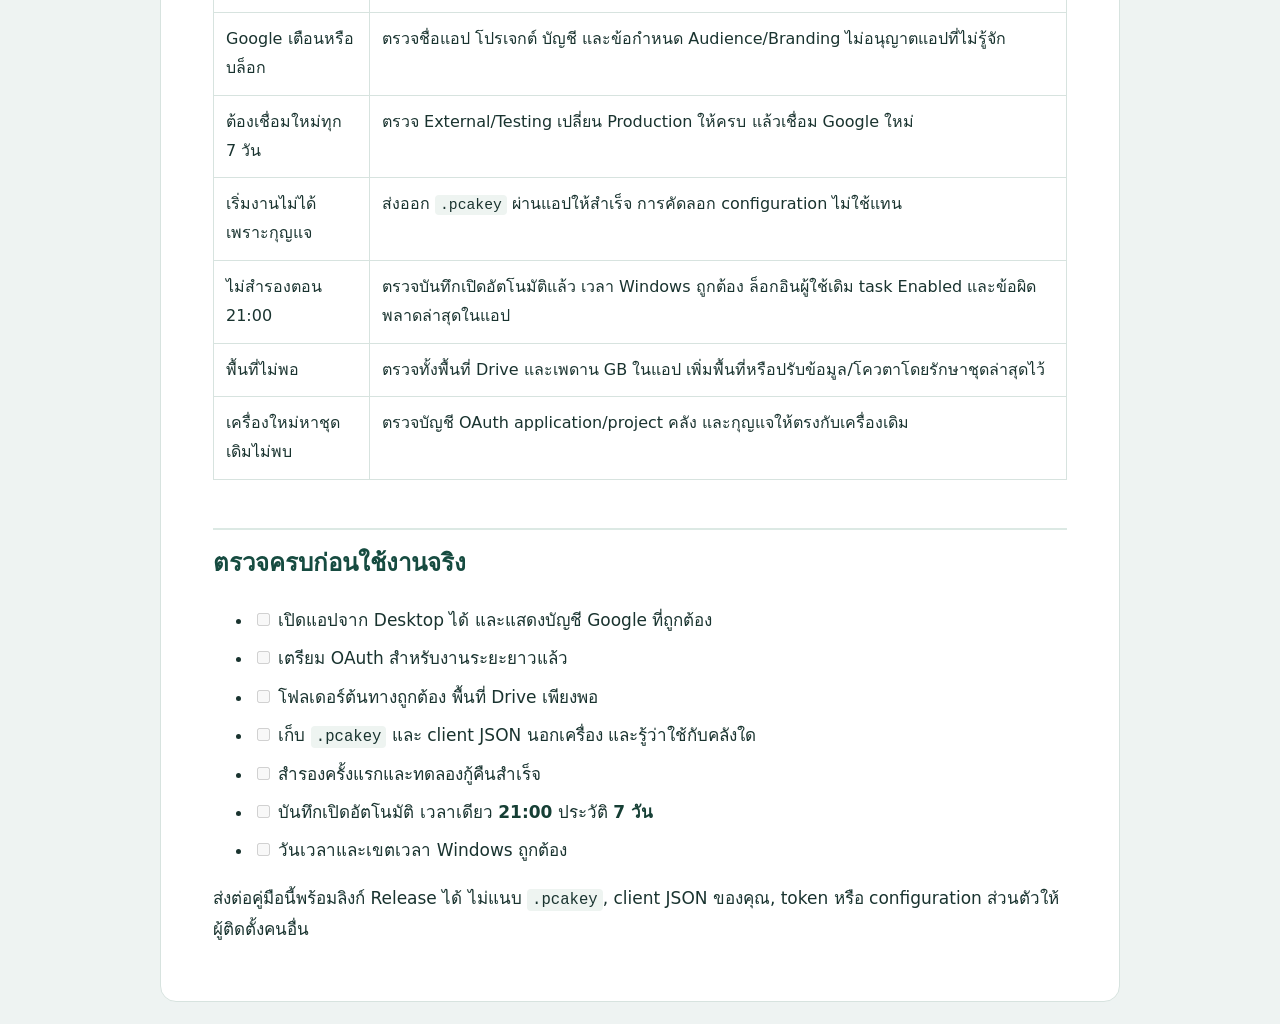
==== commit 7c27c05b: "Speed up Google Drive backups and harden recovery Use multipart creates for small chunks and page th" ====
--- a/docs/installation-guide-th.html
+++ b/docs/installation-guide-th.html
@@ -4,7 +4,7 @@
 :root{color-scheme:light}*{box-sizing:border-box}body{margin:0;background:#eef3f2;color:#19332f;font:17px/1.8 "Leelawadee UI",Tahoma,system-ui,sans-serif}main{max-width:960px;margin:32px auto;padding:40px 52px;background:white;border:1px solid #d7e3df;border-radius:16px}h1{font-size:30px;line-height:1.45;color:#164b40;margin-top:0}h2{margin-top:2em;padding-top:.5em;border-top:2px solid #dce9e4;font-size:24px;color:#164b40}h3{font-size:20px}a{color:#126851;text-underline-offset:3px;overflow-wrap:anywhere}p,li{overflow-wrap:anywhere}li{margin:.45em 0}strong{color:#163f35}code{font-size:.92em;background:#eef4f1;padding:2px 5px;border-radius:4px}pre{padding:16px;background:#eef4f1;overflow:auto;border-radius:8px}pre code{padding:0}table{width:100%;border-collapse:collapse;font-size:16px}th,td{padding:12px;border:1px solid #d7e3df;text-align:left;vertical-align:top}th{background:#edf5f1}input{accent-color:#126851}.banner{padding:12px 16px;margin-bottom:28px;background:#e9f3ef;border-radius:8px;font-size:15px}@media(max-width:640px){main{margin:0;padding:24px 18px;border-radius:0}h1{font-size:26px}h2{font-size:22px}table{font-size:14px}th,td{padding:7px}}@media print{body{background:white;color:black;font-size:11pt}main{max-width:none;margin:0;padding:0;border:0;border-radius:0}h2,h3{break-after:avoid}li,tr,pre{break-inside:avoid}a{color:#164b40}pre{white-space:pre-wrap}table{font-size:10pt}.banner{font-size:10pt} @page{size:A4;margin:18mm}}
 </style></head><body><main><div class="banner">คู่มือสำหรับส่งต่อผู้ติดตั้งใหม่ • เปิดอ่านได้โดยไม่ใช้อินเทอร์เน็ต ยกเว้นลิงก์ภายนอก • พิมพ์หรือบันทึกเป็น PDF ผ่าน Ctrl+P</div>
 <h1 id="pc-autobackup">คู่มือติดตั้ง PC AutoBackup สำหรับผู้ใช้ใหม่</h1>
-<p>สำหรับ <strong>v2026.11.08-idle-ram บน Windows x64</strong> ตรวจขั้นตอนเทียบกับแอปรุ่นนี้เมื่อ 8 พฤศจิกายน 2026</p>
+<p>สำหรับ <strong>Windows x64</strong> ใช้ตัวติดตั้งจาก Release ล่าสุด</p>
 <p>เป้าหมาย: สำรองโฟลเดอร์ที่เลือกไป Google Drive แบบเข้ารหัส <strong>วันละครั้ง 21:00 ตามเวลาของ Windows</strong> เก็บประวัติเริ่มต้น <strong>7 วัน</strong> และเตรียมกุญแจสำหรับกู้คืนเมื่อเครื่องเสีย</p>
 <h2 id="section">เตรียมก่อนเริ่ม</h2>
 <ul>
@@ -16,7 +16,7 @@
 </ul>
 <h2 id="exe">1. ดาวน์โหลดและติดตั้ง .exe</h2>
 <ol>
-<li>เปิด <a href="https://github.com/sanchatmd-dev/PCAutobackup/releases/tag/v2026.11.08-idle-ram">หน้า Release รุ่นคืน RAM หลังงาน</a></li>
+<li>เปิด <a href="https://github.com/sanchatmd-dev/PCAutobackup/releases/latest">หน้า Release ล่าสุด</a></li>
 <li>ใน <strong>Assets</strong> ดาวน์โหลด <strong>PCAutobackup-win-x64.exe</strong> ประมาณ 207 MB อย่าเลือก Source code ZIP แทน</li>
 <li>หากอัปเดตเครื่องที่ติดตั้งอยู่แล้ว ให้ปิดหน้าตั้งค่าและรอให้งานสำรอง/กู้คืนเสร็จก่อนติดตั้งทับ ไม่ต้องลบการตั้งค่าเดิม</li>
 <li>ดับเบิลคลิก <code>.exe</code> รอติดตั้งจนเสร็จ แอปจะเปิด พร้อมไอคอนเมฆ <strong>PC AutoBackup</strong> บน Desktop และ Start Menu</li>
